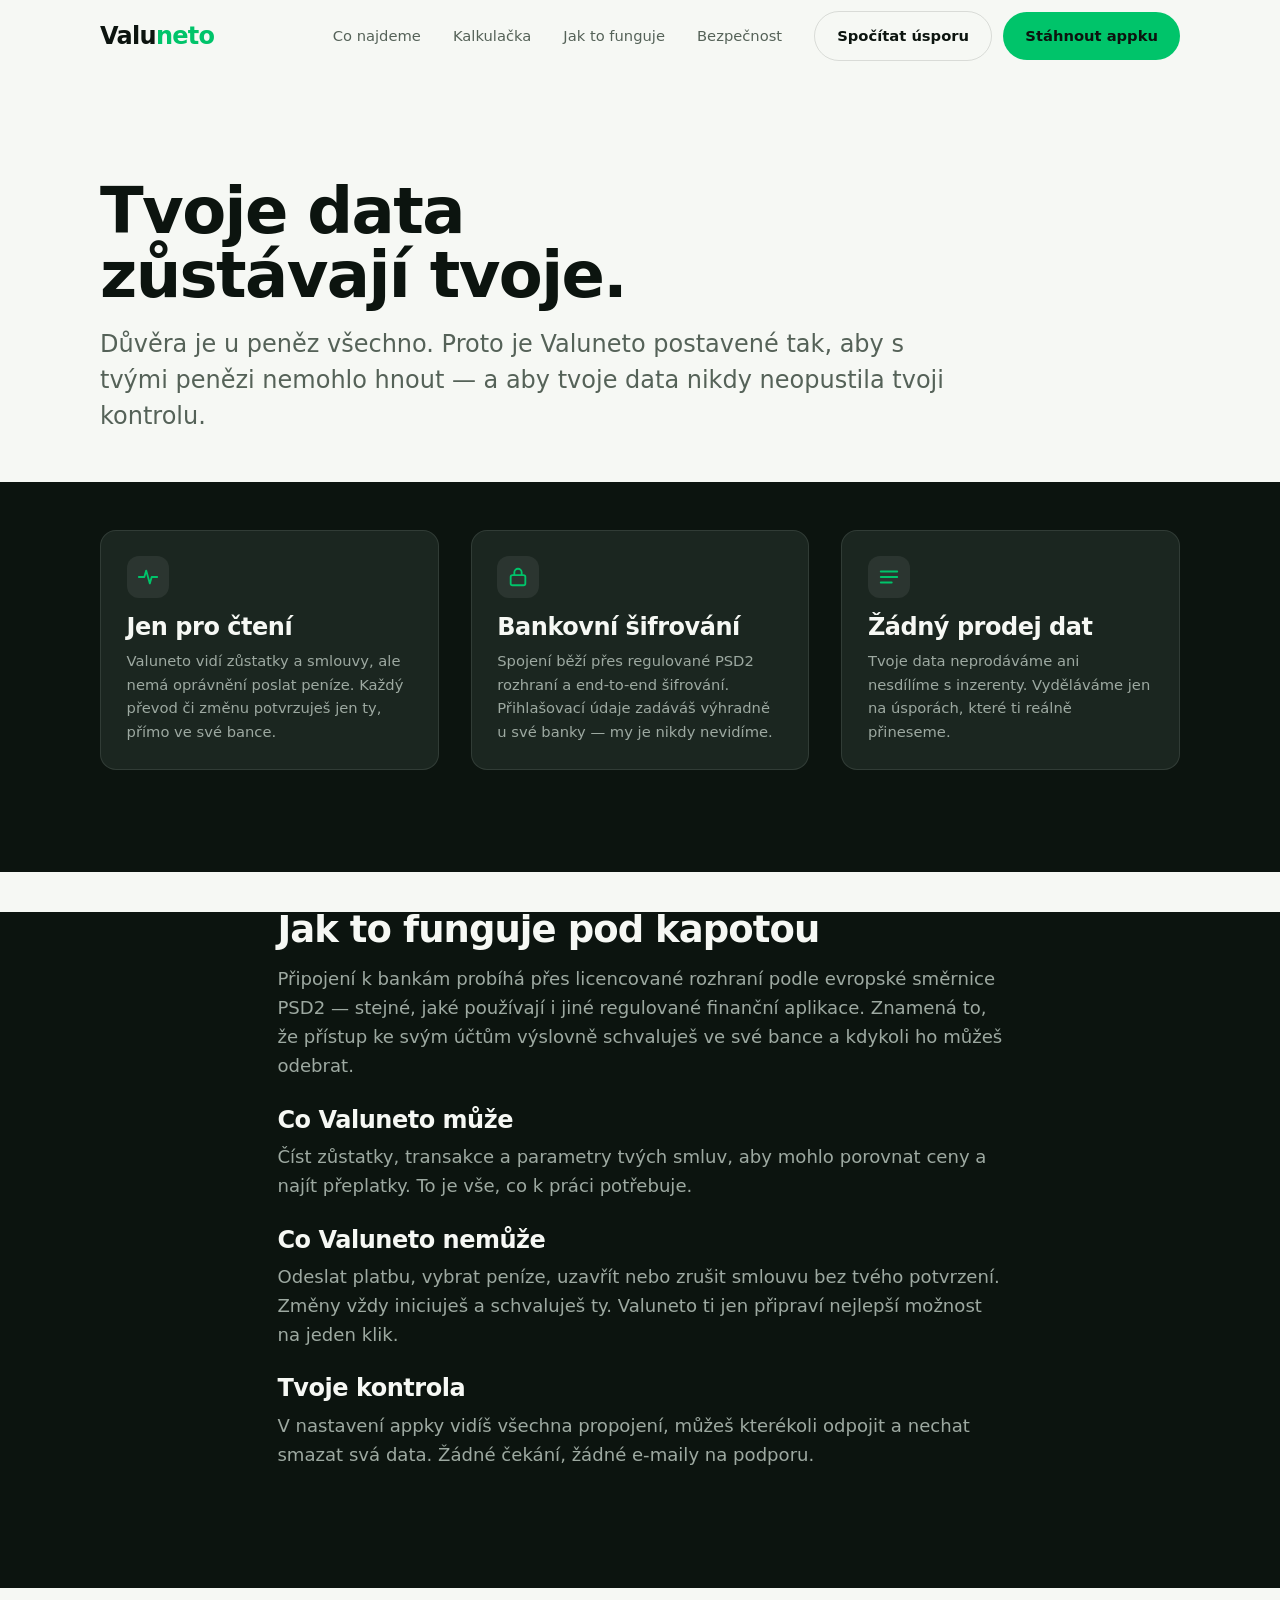
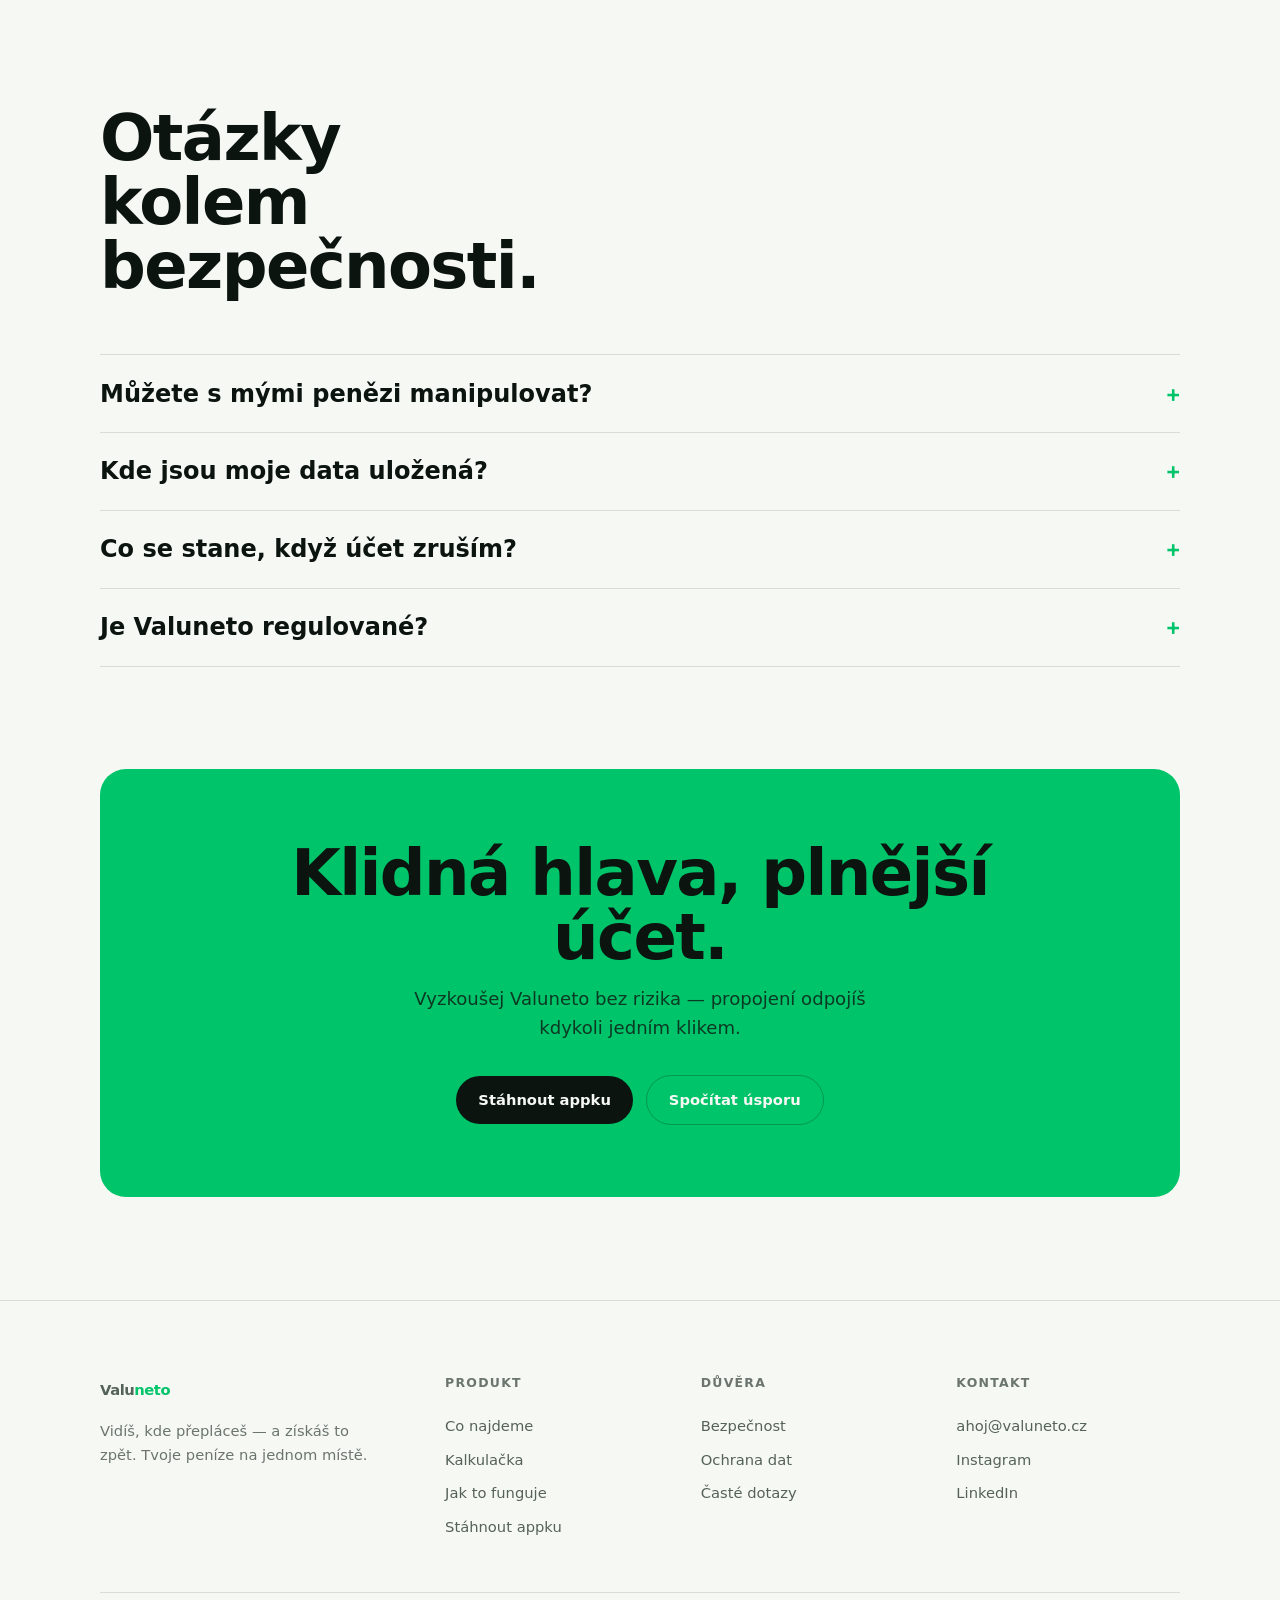
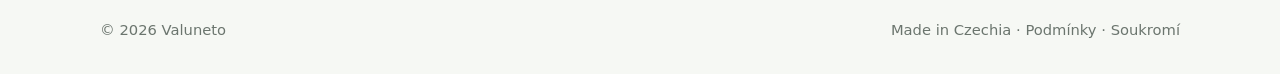
==== bezpecnost.html @ 25d40462 "Add files via upload" ====
<!DOCTYPE html>
<html lang="cs">
<head>
<meta charset="UTF-8">
<meta name="viewport" content="width=device-width, initial-scale=1.0">
<title>Bezpečnost — jak Valuneto chrání tvoje data a peníze</title>
<meta name="description" content="Valuneto účty jen čte, nehýbe s penězi a neprodává data. Připojení přes regulovanou bankovní identitu (PSD2) a šifrování na úrovni bank.">
<meta name="theme-color" content="#F6F8F4">
<meta name="robots" content="index, follow, max-image-preview:large">
<link rel="canonical" href="https://valuneto.cz/bezpecnost.html">
<link rel="icon" href="assets/img/favicon.svg" type="image/svg+xml">
<link rel="apple-touch-icon" href="assets/img/app-icon.svg">
<meta property="og:type" content="website">
<meta property="og:site_name" content="Valuneto">
<meta property="og:url" content="https://valuneto.cz/bezpecnost.html">
<meta property="og:title" content="Bezpečnost — jak Valuneto chrání tvoje data a peníze">
<meta property="og:description" content="Valuneto účty jen čte, nehýbe s penězi a neprodává data. Připojení přes PSD2 a šifrování na úrovni bank.">
<meta property="og:image" content="https://valuneto.cz/assets/img/og-image.png">
<meta property="og:image:width" content="1200">
<meta property="og:image:height" content="630">
<meta property="og:image:type" content="image/png">
<meta property="og:locale" content="cs_CZ">
<meta name="twitter:card" content="summary_large_image">
<meta name="twitter:image" content="https://valuneto.cz/assets/img/og-image.png">
<noscript><style>.reveal{opacity:1!important;transform:none!important}</style></noscript>
<link rel="preconnect" href="https://fonts.googleapis.com">
<link rel="preconnect" href="https://fonts.gstatic.com" crossorigin>
<link href="https://fonts.googleapis.com/css2?family=Bricolage+Grotesque:opsz,wght@12..96,200..800&family=Instrument+Sans:wght@400;500;600;700&family=Geist+Mono:wght@400;500;700&display=swap" rel="stylesheet">
<link rel="stylesheet" href="assets/css/styles.css">
</head>
<body>
<a class="skip-link" href="#main">Přeskočit na obsah</a>

<header class="site-header" id="header">
  <div class="wrap nav">
    <a href="index.html" class="brand" aria-label="Valuneto — domů">Valu<span class="neto">neto</span></a>
    <button class="nav-toggle" id="navToggle" aria-label="Otevřít menu" aria-expanded="false" aria-controls="navMenu"><span></span></button>
    <div class="nav-menu" id="navMenu">
      <nav class="nav-links" aria-label="Hlavní">
        <a href="index.html#kde-tecou">Co najdeme</a>
        <a href="index.html#kalkulacka">Kalkulačka</a>
        <a href="jak-to-funguje.html">Jak to funguje</a>
        <a href="bezpecnost.html" aria-current="page">Bezpečnost</a>
      </nav>
      <div class="nav-cta">
        <a href="index.html#kalkulacka" class="btn btn-ghost">Spočítat úsporu</a>
        <a href="index.html#stahnout" class="btn btn-primary">Stáhnout appku</a>
      </div>
    </div>
  </div>
</header>

<main id="main">
  <section class="page-hero">
    <div class="wrap">      <h1>Tvoje data<br>zůstávají tvoje.</h1>
      <p class="lead">Důvěra je u peněz všechno. Proto je Valuneto postavené tak, aby s tvými penězi nemohlo hnout — a aby tvoje data nikdy neopustila tvoji kontrolu.</p>
    </div>
  </section>

  <section class="section is-light" style="padding-top:clamp(2rem,4vw,3rem)">
    <div class="wrap">
      <div class="sec-grid">
        <div class="sec-card reveal">
          <div class="ico" aria-hidden="true"><svg width="22" height="22" viewBox="0 0 24 24" fill="none" stroke="currentColor" stroke-width="2" stroke-linecap="round" stroke-linejoin="round"><path d="M2 12h6l2-7 4 14 2-7h6"/></svg></div>
          <h3>Jen pro čtení</h3><p>Valuneto vidí zůstatky a smlouvy, ale nemá oprávnění poslat peníze. Každý převod či změnu potvrzuješ jen ty, přímo ve své bance.</p>
        </div>
        <div class="sec-card reveal">
          <div class="ico" aria-hidden="true"><svg width="22" height="22" viewBox="0 0 24 24" fill="none" stroke="currentColor" stroke-width="2" stroke-linecap="round" stroke-linejoin="round"><rect x="4" y="10" width="16" height="11" rx="2"/><path d="M8 10V7a4 4 0 0 1 8 0v3"/></svg></div>
          <h3>Bankovní šifrování</h3><p>Spojení běží přes regulované PSD2 rozhraní a end-to-end šifrování. Přihlašovací údaje zadáváš výhradně u své banky — my je nikdy nevidíme.</p>
        </div>
        <div class="sec-card reveal">
          <div class="ico" aria-hidden="true"><svg width="22" height="22" viewBox="0 0 24 24" fill="none" stroke="currentColor" stroke-width="2" stroke-linecap="round" stroke-linejoin="round"><path d="M3 6h18M3 12h18M3 18h12"/></svg></div>
          <h3>Žádný prodej dat</h3><p>Tvoje data neprodáváme ani nesdílíme s inzerenty. Vyděláváme jen na úsporách, které ti reálně přineseme.</p>
        </div>
      </div>
    </div>
  </section>

  <section class="section is-light" style="padding-top:0">
    <div class="wrap prose reveal" id="data">
      <h2>Jak to funguje pod kapotou</h2>
      <p>Připojení k bankám probíhá přes licencované rozhraní podle evropské směrnice PSD2 — stejné, jaké používají i jiné regulované finanční aplikace. Znamená to, že přístup ke svým účtům výslovně schvaluješ ve své bance a kdykoli ho můžeš odebrat.</p>
      <h3>Co Valuneto může</h3>
      <p>Číst zůstatky, transakce a parametry tvých smluv, aby mohlo porovnat ceny a najít přeplatky. To je vše, co k práci potřebuje.</p>
      <h3>Co Valuneto nemůže</h3>
      <p>Odeslat platbu, vybrat peníze, uzavřít nebo zrušit smlouvu bez tvého potvrzení. Změny vždy iniciuješ a schvaluješ ty. Valuneto ti jen připraví nejlepší možnost na jeden klik.</p>
      <h3>Tvoje kontrola</h3>
      <p>V nastavení appky vidíš všechna propojení, můžeš kterékoli odpojit a nechat smazat svá data. Žádné čekání, žádné e-maily na podporu.</p>
    </div>
  </section>

  <section class="section">
    <div class="wrap">
      <div class="section-head reveal"><h2>Otázky kolem<br>bezpečnosti.</h2></div>
      <div class="faq reveal">
        <details><summary>Můžete s mými penězi manipulovat?</summary><p>Ne. Připojení je výhradně pro čtení. Valuneto nemá technickou možnost odeslat platbu nebo cokoli změnit bez tvého potvrzení ve tvé bance.</p></details>
        <details><summary>Kde jsou moje data uložená?</summary><p>Data jsou šifrovaná a uložená na zabezpečené evropské infrastruktuře v souladu s GDPR. Přístup k nim má jen služba Valuneto pro výpočet tvých úspor.</p></details>
        <details><summary>Co se stane, když účet zruším?</summary><p>Odpojíš všechna napojení a požádáš o smazání dat přímo v appce. Po smazání už k tvým datům nikdo nemá přístup.</p></details>
        <details><summary>Je Valuneto regulované?</summary><p>Přístup k účtům zprostředkujeme přes licencovaného poskytovatele PSD2. U finálního spuštění zveřejníme kompletní seznam licencí a partnerů.</p></details>
      </div>
    </div>
  </section>

  <section class="section" style="padding-top:0">
    <div class="wrap">
      <div class="cta-block reveal">
        <h2>Klidná hlava, plnější účet.</h2>
        <p>Vyzkoušej Valuneto bez rizika — propojení odpojíš kdykoli jedním klikem.</p>
        <div class="hero-actions" style="justify-content:center">
          <a href="index.html#stahnout" class="btn btn-primary">Stáhnout appku</a>
          <a href="index.html#kalkulacka" class="btn btn-ghost" style="color:var(--ink);border-color:rgba(12,20,15,.25)">Spočítat úsporu</a>
        </div>
      </div>
    </div>
  </section>
</main>

<footer class="site-footer">
  <div class="wrap">
    <div class="footer-grid">
      <div class="footer-brand">
        <a href="index.html" class="brand" aria-label="Valuneto — domů">Valu<span class="neto">neto</span></a>
        <p>Vidíš, kde přepláceš — a získáš to zpět. Tvoje peníze na jednom místě.</p>
      </div>
      <div><h4>Produkt</h4><a href="index.html#kde-tecou">Co najdeme</a><a href="index.html#kalkulacka">Kalkulačka</a><a href="jak-to-funguje.html">Jak to funguje</a><a href="index.html#stahnout">Stáhnout appku</a></div>
      <div><h4>Důvěra</h4><a href="bezpecnost.html">Bezpečnost</a><a href="bezpecnost.html#data">Ochrana dat</a><a href="#">Časté dotazy</a></div>
      <div><h4>Kontakt</h4><a href="mailto:ahoj@valuneto.cz">ahoj@valuneto.cz</a><a href="#">Instagram</a><a href="#">LinkedIn</a></div>
    </div>
    <div class="footer-bottom">
      <span>© <span id="year">2026</span> Valuneto</span>
      <span>Made in Czechia · <a href="#" style="display:inline">Podmínky</a> · <a href="#" style="display:inline">Soukromí</a></span>
    </div>
  </div>
</footer>

<script src="assets/js/main.js" defer></script>
</body>
</html>
---- assets/css/styles.css ----
/* ============================================================
   VALUNETO — web stylesheet
   Koncept: tmavý ink základ, net green signature, produkt jako hrdina.
   Brand v1.0 (Ink/Paper/Net green/Deep green/Champagne/Signal/Slate).
   Typo: Schibsted Grotesk (nadpisy + text + čísla, sjednocené) + Geist Mono (datové štítky).
   ============================================================ */

:root {
  /* brand — SVĚTLÉ TÉMA
     ink* = světlé povrchy/pozadí, paper* = tmavé (primární text + tmavé plochy).
     Tmavé mockupy si původní tmavou paletu obnovují lokálně níže (.phone, .ph-frame). */
  --ink:        #F6F8F4;   /* základní světlé pozadí stránky */
  --ink-2:      #FFFFFF;   /* vyvýšené světlé karty */
  --ink-3:      #E6EAE5;   /* jemná textura / podklad */
  --ink-line:   rgba(12,20,15,0.12); /* jemné linky na světlém */
  --paper:      #0C140F;   /* tmavá – primární text + tmavé plochy */
  --paper-2:    #1B2620;   /* tmavý povrch (na tmavých sekcích) */
  --net:        #00C46A;
  --net-bright: #20D67E;
  --deep:       #0A7F52;
  --champagne:  #B8801F;   /* tmavší zlatá pro světlé pozadí */
  --signal:     #E5483A;   /* tmavší coral pro světlé pozadí */
  --slate:      #6B756E;
  --slate-2:    #556258;   /* tlumený text na světlém */
  --slate-on-light: #9DA9A1; /* tlumený text na tmavých sekcích */

  /* type */
  --f-display: "Schibsted Grotesk", system-ui, -apple-system, "Segoe UI", sans-serif;
  --f-body:    "Schibsted Grotesk", system-ui, -apple-system, "Segoe UI", sans-serif;
  --f-mono:    "Geist Mono", ui-monospace, Menlo, Consolas, monospace;

  /* fluid scale */
  --step--1: clamp(0.83rem, 0.80rem + 0.15vw, 0.92rem);
  --step-0:  clamp(1rem, 0.95rem + 0.25vw, 1.13rem);
  --step-1:  clamp(1.2rem, 1.1rem + 0.5vw, 1.5rem);
  --step-2:  clamp(1.6rem, 1.35rem + 1.2vw, 2.4rem);
  --step-3:  clamp(2.3rem, 1.7rem + 3vw, 4rem);
  --step-4:  clamp(3rem, 2rem + 5vw, 6.2rem);

  --maxw: 1160px;
  --gutter: clamp(1.1rem, 4vw, 2.5rem);
  --radius: 16px;
  --radius-lg: 26px;
  --radius-pill: 999px;
  --ease: cubic-bezier(0.16, 1, 0.3, 1);

  --bg: var(--ink);
  --fg: var(--paper);
}

/* tmavé mockupy si drží původní tmavou paletu i na světlé stránce */
.phone, .ph-frame {
  --ink:        #0C140F;
  --ink-2:      #141C17;
  --ink-3:      #1B2620;
  --ink-line:   #283029;
  --paper:      #F6F8F4;
  --paper-2:    #EEF1ED;
  --champagne:  #E7C383;
  --signal:     #FF6B57;
  --slate-2:    #9DA9A1;
  --slate-on-light: #556258;
}

/* ---------- reset ---------- */
*, *::before, *::after { box-sizing: border-box; }
* { margin: 0; }
html { scroll-behavior: smooth; -webkit-text-size-adjust: 100%; }
@media (prefers-reduced-motion: reduce) {
  html { scroll-behavior: auto; }
  *, *::before, *::after { animation-duration: 0.01ms !important; animation-iteration-count: 1 !important; transition-duration: 0.01ms !important; }
}
body {
  font-family: var(--f-body);
  font-size: var(--step-0);
  line-height: 1.6;
  color: var(--fg);
  background: var(--ink);
  -webkit-font-smoothing: antialiased;
  text-rendering: optimizeLegibility;
  overflow-x: hidden;
}
img, svg { display: block; max-width: 100%; }
a { color: inherit; text-decoration: none; }
button { font: inherit; cursor: pointer; border: none; background: none; color: inherit; }
ul { list-style: none; padding: 0; }
:focus-visible { outline: 3px solid var(--net); outline-offset: 3px; border-radius: 4px; }

/* ---------- layout helpers ---------- */
.wrap { width: 100%; max-width: var(--maxw); margin-inline: auto; padding-inline: var(--gutter); }
.section { padding-block: clamp(3.5rem, 8vw, 7rem); }
.eyebrow {
  display: inline-flex; align-items: center; gap: 8px;
  font-family: var(--f-mono); font-size: 0.72rem; font-weight: 700;
  letter-spacing: 0.14em; text-transform: uppercase; color: var(--net);
  border: 1px solid var(--ink-line); border-radius: var(--radius-pill);
  padding: 6px 13px;
}
.eyebrow::before { content: ""; width: 6px; height: 6px; border-radius: 50%; background: var(--net); }
.sr-only {
  position: absolute; width: 1px; height: 1px; padding: 0; margin: -1px;
  overflow: hidden; clip: rect(0,0,0,0); white-space: nowrap; border: 0;
}
.skip-link {
  position: absolute; left: 12px; top: -60px; z-index: 200;
  background: var(--net); color: #0C140F; font-weight: 700;
  padding: 10px 16px; border-radius: 10px; transition: top 0.2s var(--ease);
}
.skip-link:focus { top: 12px; }

/* ---------- typography ---------- */
h1, h2, h3 { font-family: var(--f-display); font-weight: 800; line-height: 1.0; letter-spacing: -0.025em; }
h1 { font-size: var(--step-4); font-weight: 900; }
h2 { font-size: var(--step-3); }
h3 { font-size: var(--step-1); font-weight: 700; letter-spacing: -0.02em; line-height: 1.12; }
.lead { font-size: var(--step-1); color: var(--slate-2); line-height: 1.5; font-weight: 500; }
.muted { color: var(--slate-2); }
.num { font-family: var(--f-mono); font-weight: 700; letter-spacing: -0.02em; font-variant-numeric: tabular-nums; }
/* velká čísla — zarovnané tabulkové číslice (stabilní šířka pro count-up) */
.phone-net, .calc-result .total, .ap-hero .n, .ap-net, .ap-save .v,
.growth-stats .s .v, .growth-card .top .big, .ticker strong {
  font-variant-numeric: tabular-nums;
}
.accent { color: var(--net); }
.champ { color: var(--champagne); }
em.hl { font-style: normal; color: var(--net); }

/* ---------- buttons ---------- */
.btn {
  display: inline-flex; align-items: center; justify-content: center; gap: 9px;
  font-family: var(--f-body); font-weight: 700; font-size: var(--step--1);
  padding: 0.85em 1.5em; border-radius: var(--radius-pill);
  transition: transform 0.18s var(--ease), background 0.18s var(--ease), color 0.18s var(--ease), box-shadow 0.18s var(--ease);
  white-space: nowrap;
}
.btn-primary { background: var(--net); color: #0C140F; }
.btn-primary:hover { background: var(--net-bright); transform: translateY(-2px); box-shadow: 0 10px 26px rgba(0,196,106,0.28); }
.btn-primary:active { transform: translateY(0); }
.btn-ghost { color: var(--paper); border: 1px solid var(--ink-line); }
.btn-ghost:hover { border-color: var(--net); color: var(--net); transform: translateY(-2px); }
.btn-link { font-weight: 700; color: var(--paper); padding: 0.85em 0.4em; }
.btn-link .arr { transition: transform 0.2s var(--ease); }
.btn-link:hover .arr { transform: translateX(5px); }
.btn-link:hover { color: var(--net); }

/* on dark (inverted) sections */
.is-light .btn-ghost { color: var(--ink); border-color: rgba(246,248,244,0.22); }
.is-light .btn-ghost:hover { border-color: var(--net); color: var(--net); }
.is-light .btn-link { color: var(--ink); }
.is-light .btn-link:hover { color: var(--net); }

/* ---------- header ---------- */
.site-header {
  position: sticky; top: 0; z-index: 100;
  transition: background 0.3s var(--ease), border-color 0.3s var(--ease), backdrop-filter 0.3s var(--ease);
  border-bottom: 1px solid transparent;
}
.site-header.scrolled {
  background: rgba(246,248,244,0.82);
  backdrop-filter: saturate(140%) blur(14px);
  border-bottom-color: var(--ink-line);
}
.nav { display: flex; align-items: center; justify-content: space-between; height: 72px; }
.brand { font-family: var(--f-display); font-size: 1.5rem; font-weight: 700; letter-spacing: -0.03em; color: var(--paper); }
.brand .neto { color: var(--net); }
.nav-links { display: flex; align-items: center; gap: clamp(1rem, 2.5vw, 2rem); }
.nav-links a { font-size: var(--step--1); font-weight: 500; color: var(--slate-2); transition: color 0.18s var(--ease); }
.nav-links a:hover { color: var(--paper); }
.nav-cta { display: flex; align-items: center; gap: 0.7rem; }
.nav-toggle { display: none; width: 44px; height: 44px; border-radius: 12px; align-items: center; justify-content: center; }
.nav-toggle span { position: relative; width: 22px; height: 2px; background: var(--paper); border-radius: 2px; transition: 0.25s var(--ease); }
.nav-toggle span::before, .nav-toggle span::after { content: ""; position: absolute; left: 0; width: 22px; height: 2px; background: var(--paper); border-radius: 2px; transition: 0.25s var(--ease); }
.nav-toggle span::before { top: -7px; } .nav-toggle span::after { top: 7px; }
.nav-open .nav-toggle span { background: transparent; }
.nav-open .nav-toggle span::before { top: 0; transform: rotate(45deg); }
.nav-open .nav-toggle span::after { top: 0; transform: rotate(-45deg); }

@media (max-width: 860px) {
  .nav-toggle { display: flex; }
  .nav-menu {
    position: fixed; inset: 72px 0 auto 0; background: var(--ink);
    border-bottom: 1px solid var(--ink-line);
    flex-direction: column; align-items: stretch; gap: 0;
    padding: 1rem var(--gutter) 2rem; height: auto;
    transform: translateY(-12px); opacity: 0; pointer-events: none;
    transition: 0.28s var(--ease);
  }
  .nav-open .nav-menu { transform: none; opacity: 1; pointer-events: auto; }
  .nav-menu { display: flex; }
  .nav-links { flex-direction: column; align-items: stretch; gap: 0; }
  .nav-links a { padding: 0.9rem 0; border-bottom: 1px solid var(--ink-line); font-size: 1.1rem; }
  .nav-cta { margin-top: 1.2rem; flex-direction: column; align-items: stretch; }
  .nav-cta .btn { width: 100%; }
}
@media (min-width: 861px) { .nav-menu { display: flex; align-items: center; gap: clamp(1rem,2.5vw,2rem); } }

/* ---------- hero ---------- */
.hero { position: relative; padding-block: clamp(2.5rem, 6vw, 5rem) clamp(3rem, 7vw, 6rem); }
.hero::before {
  content: ""; position: absolute; inset: 0; z-index: -1;
  background-image: radial-gradient(var(--ink-3) 1px, transparent 1px);
  background-size: 26px 26px;
  -webkit-mask-image: radial-gradient(120% 90% at 70% 0%, #000 0%, transparent 72%);
  mask-image: radial-gradient(120% 90% at 70% 0%, #000 0%, transparent 72%);
  opacity: 0.7;
}
.hero-grid { display: grid; grid-template-columns: 1.05fr 0.95fr; gap: clamp(2rem, 5vw, 4rem); align-items: center; }
.hero h1 { margin: 1.1rem 0 1.3rem; }
.hero h1 .line { display: block; }
.hero .lead { max-width: 30ch; }
.hero-actions { display: flex; flex-wrap: wrap; gap: 0.8rem; align-items: center; margin-top: 2rem; }
.hero-trust { display: flex; align-items: center; gap: 0.6rem; margin-top: 1.6rem; color: var(--slate); font-size: var(--step--1); }
.hero-trust .dots { display: flex; }
.hero-trust .dots span { width: 30px; height: 30px; border-radius: 50%; border: 2px solid var(--ink); margin-left: -9px; background: var(--paper-2) center/cover no-repeat; box-shadow: 0 1px 4px rgba(12,20,15,0.12); }
.hero-trust .dots span:first-child { margin-left: 0; }

@media (max-width: 880px) {
  .hero-grid { grid-template-columns: 1fr; }
  .hero-visual { order: -1; max-width: 340px; margin-inline: auto; }
}

/* ---------- phone mockup ---------- */
.phone {
  position: relative; width: 100%; max-width: 340px; margin-inline: auto;
}
.phone-badge {
  position: absolute; top: -18px; left: -10px; z-index: 3;
  background: var(--champagne); color: #4A3A12; font-weight: 800;
  font-size: 0.85rem; padding: 8px 14px; border-radius: var(--radius-pill);
  transform: rotate(-7deg); box-shadow: 0 8px 22px rgba(0,0,0,0.45);
}
.phone-body { background: var(--ink-2); border: 1px solid var(--ink-line); border-radius: 34px; padding: 11px; box-shadow: 0 30px 70px rgba(0,0,0,0.55); }
.phone-screen { background: var(--ink); border-radius: 24px; padding: 20px 17px; }
.phone-label { font-family: var(--f-mono); font-size: 0.66rem; letter-spacing: 0.12em; color: var(--slate); text-transform: uppercase; }
.phone-net { font-family: var(--f-display); font-weight: 700; color: var(--champagne); font-size: 2rem; letter-spacing: -0.02em; line-height: 1.1; margin-top: 2px; }
.phone-chart { width: 100%; height: auto; margin: 10px 0 16px; }
.leak {
  background: var(--ink-3); border-radius: 14px; padding: 12px 13px; margin-bottom: 10px;
}
.leak-row { display: flex; justify-content: space-between; align-items: center; }
.leak-row .name { font-weight: 700; font-size: 0.9rem; }
.leak-row .amt { font-family: var(--f-mono); font-weight: 700; color: var(--signal); font-size: 0.9rem; }
.leak-sub { display: flex; justify-content: space-between; align-items: center; margin-top: 8px; }
.leak-sub .t { color: var(--slate); font-size: 0.78rem; }
.chip-solve { background: var(--net); color: var(--ink); font-size: 0.72rem; font-weight: 800; padding: 4px 11px; border-radius: var(--radius-pill); }

/* ---------- ticker strip ---------- */
.ticker { background: var(--net); color: #0C140F; }
.ticker .wrap { display: flex; flex-wrap: wrap; gap: 1rem 2.5rem; align-items: center; justify-content: center; padding-block: 1.1rem; text-align: center; }
.ticker strong { font-family: var(--f-display); font-weight: 700; }
.ticker .num { color: #0C140F; }

/* ---------- inverted (dark) sections ---------- */
.is-light { background: var(--paper); color: var(--ink); }
.is-light .muted, .is-light .lead { color: var(--slate-on-light); }
.is-light .eyebrow { color: var(--net); border-color: rgba(246,248,244,0.2); }
.is-light .eyebrow::before { background: var(--net); }
.is-light .accent { color: var(--net); }
.section-head { max-width: 24ch; margin-bottom: clamp(2rem, 5vw, 3.5rem); }
.section-head h2 { margin-top: 1rem; }
.section-head.wide { max-width: 36ch; }

/* ---------- leaks list (kde tečou peníze) ---------- */
.leaks-list { display: grid; gap: 0; border-top: 1px solid var(--ink-line); }
.is-light .leaks-list { border-color: rgba(12,20,15,0.12); }
.leak-item {
  display: grid; grid-template-columns: auto 1fr auto; gap: clamp(1rem,3vw,2.5rem); align-items: baseline;
  padding-block: clamp(1.4rem, 3vw, 2.2rem); border-bottom: 1px solid var(--ink-line);
}
.is-light .leak-item { border-color: rgba(12,20,15,0.12); }
.leak-item .idx { font-family: var(--f-mono); color: var(--slate); font-size: 0.85rem; }
.leak-item h3 { margin-bottom: 0.4rem; }
.leak-item p { color: var(--slate-2); max-width: 52ch; font-size: var(--step-0); }
.is-light .leak-item p { color: var(--slate-on-light); }
.leak-item .big {
  font-family: var(--f-display); font-weight: 800; letter-spacing: -0.02em;
  font-variant-numeric: tabular-nums; color: var(--signal);
  font-size: clamp(1.3rem, 1rem + 1.6vw, 2.1rem); white-space: nowrap; justify-self: end;
}
.leak-item:hover h3 { color: var(--net); }
.is-light .leak-item:hover h3 { color: var(--deep); }
@media (max-width: 620px) {
  .leak-item { grid-template-columns: 1fr auto; }
  .leak-item .idx { display: none; }
}

/* ---------- calculator ---------- */
.calc { display: grid; grid-template-columns: 1fr 1fr; gap: clamp(2rem,5vw,4rem); align-items: center; }
@media (max-width: 820px) { .calc { grid-template-columns: 1fr; } }
.calc-controls { display: grid; gap: 1.6rem; }
.calc-field label { display: flex; justify-content: space-between; font-weight: 600; margin-bottom: 0.6rem; }
.calc-field label .val { font-family: var(--f-mono); color: var(--net); }
input[type="range"] {
  -webkit-appearance: none; appearance: none; width: 100%; height: 6px;
  background: rgba(246,248,244,0.16); border-radius: 999px; outline-offset: 4px;
}
input[type="range"]::-webkit-slider-thumb {
  -webkit-appearance: none; width: 24px; height: 24px; border-radius: 50%;
  background: var(--net); border: 3px solid var(--paper); box-shadow: 0 2px 8px rgba(0,0,0,0.4); cursor: pointer;
}
input[type="range"]::-moz-range-thumb { width: 22px; height: 22px; border: 3px solid var(--paper); border-radius: 50%; background: var(--net); cursor: pointer; }
.toggle-row { display: flex; flex-wrap: wrap; gap: 0.6rem; }
.toggle-row button {
  border: 1px solid rgba(246,248,244,0.22); border-radius: var(--radius-pill);
  padding: 0.55em 1.1em; font-weight: 600; font-size: var(--step--1); color: var(--ink);
  transition: 0.18s var(--ease);
}
.toggle-row button[aria-pressed="true"] { background: var(--ink); color: var(--paper); border-color: var(--ink); }
.toggle-row button:hover { border-color: var(--net); }
.calc-result {
  background: var(--ink); color: var(--paper); border-radius: var(--radius-lg);
  padding: clamp(1.8rem, 4vw, 2.6rem); text-align: center;
  background-image: radial-gradient(var(--ink-3) 1px, transparent 1px); background-size: 22px 22px;
}
.calc-result .label { color: var(--slate-2); font-weight: 500; }
.calc-result .total { font-family: var(--f-display); font-weight: 700; color: var(--net); font-size: clamp(2.6rem, 1.5rem + 6vw, 4.6rem); line-height: 1; margin: 0.4rem 0 0.2rem; letter-spacing: -0.03em; }
.calc-result .sub { color: var(--slate-2); font-size: var(--step--1); }
.calc-result .btn { margin-top: 1.6rem; }

/* ---------- steps ---------- */
.steps { display: grid; grid-template-columns: repeat(3, 1fr); gap: clamp(1.5rem, 4vw, 3rem); counter-reset: step; }
@media (max-width: 760px) { .steps { grid-template-columns: 1fr; } }
.step { position: relative; padding-top: 2.4rem; border-top: 2px solid var(--net); }
.step .n { font-family: var(--f-mono); font-weight: 700; color: var(--net); font-size: 0.9rem; position: absolute; top: 0.9rem; }
.step h3 { margin-bottom: 0.6rem; }
.step p { color: var(--slate-2); }

/* ---------- growth (dark feature) ---------- */
.growth { display: grid; grid-template-columns: 0.9fr 1.1fr; gap: clamp(2rem,5vw,4rem); align-items: center; }
@media (max-width: 820px) { .growth { grid-template-columns: 1fr; } }
.growth-stats { display: flex; gap: clamp(1.5rem,4vw,3rem); margin-top: 2rem; }
.growth-stats .s .v { font-family: var(--f-display); font-weight: 700; font-size: clamp(1.8rem,1.2rem+2vw,2.8rem); color: var(--champagne); line-height: 1; }
.growth-stats .s .v.green { color: var(--net); }
.growth-stats .s .l { color: var(--slate-2); font-size: var(--step--1); margin-top: 0.3rem; }
.growth-card { background: var(--ink-2); border: 1px solid var(--ink-line); border-radius: var(--radius-lg); padding: clamp(1.4rem,3vw,2rem); }
.growth-card .top { display: flex; justify-content: space-between; align-items: flex-end; margin-bottom: 1rem; }
.growth-card .top .big { font-family: var(--f-display); font-weight: 700; font-size: 2.2rem; color: var(--paper); letter-spacing: -0.02em; }
.growth-card .pill-up { background: rgba(0,196,106,0.14); color: var(--net); font-family: var(--f-mono); font-weight: 700; font-size: 0.8rem; padding: 4px 10px; border-radius: var(--radius-pill); }

/* ---------- security teaser ---------- */
.sec-grid { display: grid; grid-template-columns: repeat(3, 1fr); gap: clamp(1.2rem,3vw,2rem); }
@media (max-width: 760px) { .sec-grid { grid-template-columns: 1fr; } }
.sec-card { border: 1px solid rgba(246,248,244,0.1); border-radius: var(--radius); padding: 1.6rem; background: var(--paper-2); }
.sec-card .ico { width: 42px; height: 42px; border-radius: 12px; background: rgba(246,248,244,0.07); display: flex; align-items: center; justify-content: center; margin-bottom: 1rem; color: var(--net); }
.sec-card h3 { margin-bottom: 0.5rem; }
.sec-card p { color: var(--slate-on-light); font-size: var(--step--1); }

/* ---------- final CTA ---------- */
.cta-block { background: var(--net); color: #0C140F; border-radius: var(--radius-lg); padding: clamp(2.2rem, 6vw, 4.5rem); text-align: center; position: relative; overflow: hidden; }
.cta-block h2 { color: #0C140F; max-width: 16ch; margin-inline: auto; }
.cta-block p { color: #0a3a23; margin: 1rem auto 2rem; max-width: 44ch; font-weight: 500; }
.cta-block .btn-primary { background: #0C140F; color: #F6F8F4; }
.cta-block .btn-primary:hover { background: #000; box-shadow: 0 10px 26px rgba(0,0,0,0.25); }
.waitlist { display: flex; gap: 0.6rem; max-width: 440px; margin: 0 auto 1rem; flex-wrap: wrap; }
.waitlist input {
  flex: 1; min-width: 200px; font: inherit; padding: 0.85em 1.2em; border-radius: var(--radius-pill);
  border: 2px solid rgba(12,20,15,0.18); background: rgba(255,255,255,0.6); color: #0C140F;
}
.waitlist input::placeholder { color: #0a3a23; opacity: 0.7; }
.waitlist input:focus-visible { outline-color: #0C140F; border-color: #0C140F; }
.waitlist .btn { flex-shrink: 0; }
.cta-note { font-size: var(--step--1); color: #0a3a23; }
.stores { display: flex; gap: 0.7rem; justify-content: center; margin-top: 1.6rem; flex-wrap: wrap; }
.store {
  display: inline-flex; align-items: center; gap: 9px; background: #0C140F; color: #F6F8F4;
  padding: 0.7em 1.2em; border-radius: 14px; font-weight: 600; font-size: var(--step--1);
  transition: transform 0.18s var(--ease);
}
.store:hover { transform: translateY(-2px); }
.store small { display: block; font-size: 0.62rem; color: rgba(246,248,244,0.6); font-weight: 500; }

/* ---------- footer ---------- */
.site-footer { background: var(--ink); border-top: 1px solid var(--ink-line); padding-block: clamp(3rem,6vw,4.5rem) 2rem; }
.footer-grid { display: grid; grid-template-columns: 1.4fr repeat(3, 1fr); gap: 2rem; }
@media (max-width: 760px) { .footer-grid { grid-template-columns: 1fr 1fr; } }
@media (max-width: 480px) { .footer-grid { grid-template-columns: 1fr; } }
.footer-grid h4 { font-family: var(--f-body); font-size: 0.78rem; letter-spacing: 0.1em; text-transform: uppercase; color: var(--slate); margin-bottom: 1rem; font-weight: 600; }
.footer-grid a { display: block; color: var(--slate-2); padding: 0.32rem 0; font-size: var(--step--1); transition: color 0.18s var(--ease); }
.footer-grid a:hover { color: var(--net); }
.footer-brand p { color: var(--slate); max-width: 30ch; margin-top: 0.8rem; font-size: var(--step--1); }
.footer-bottom { display: flex; justify-content: space-between; flex-wrap: wrap; gap: 1rem; margin-top: 3rem; padding-top: 1.6rem; border-top: 1px solid var(--ink-line); color: var(--slate); font-size: var(--step--1); }

/* ---------- reveal animation ---------- */
.reveal { opacity: 0; transform: translateY(24px); transition: opacity 0.7s var(--ease), transform 0.7s var(--ease); }
.reveal.in { opacity: 1; transform: none; }
@media (prefers-reduced-motion: reduce) { .reveal { opacity: 1; transform: none; } }

/* ---------- page hero (subpages) ---------- */
.page-hero { padding-block: clamp(3rem,7vw,6rem) clamp(2rem,4vw,3rem); position: relative; }
.page-hero h1 { font-size: var(--step-3); margin: 1rem 0 1.2rem; max-width: 18ch; }
.page-hero .lead { max-width: 56ch; }

/* prose for subpages */
.prose { max-width: 70ch; }
.prose h2 { font-size: var(--step-2); margin: 2.5rem 0 1rem; }
.prose h3 { margin: 1.6rem 0 0.6rem; }
.prose p { margin-bottom: 1rem; color: var(--slate-2); }
.is-light .prose p { color: var(--slate-on-light); }

/* faq */
.faq { border-top: 1px solid var(--ink-line); }
.is-light .faq { border-color: rgba(12,20,15,0.12); }
.faq details { border-bottom: 1px solid var(--ink-line); padding: 1.2rem 0; }
.is-light .faq details { border-color: rgba(12,20,15,0.12); }
.faq summary { font-family: var(--f-display); font-weight: 600; font-size: var(--step-1); cursor: pointer; list-style: none; display: flex; justify-content: space-between; gap: 1rem; align-items: center; }
.faq summary::-webkit-details-marker { display: none; }
.faq summary::after { content: "+"; font-family: var(--f-mono); color: var(--net); font-size: 1.5rem; transition: transform 0.2s var(--ease); }
.faq details[open] summary::after { transform: rotate(45deg); }
.faq details p { margin-top: 0.9rem; color: var(--slate-2); max-width: 64ch; }
.is-light .faq details p { color: var(--slate-on-light); }

/* ============================================================
   NÁHLED APLIKACE — phone showcase (Valuneto dark theme)
   ============================================================ */
.appshow { border-top: 1px solid var(--ink-line); }
.app-row {
  display: flex; gap: clamp(1.2rem, 3vw, 2.4rem);
  overflow-x: auto; scroll-snap-type: x mandatory;
  padding: 0.5rem 0 1rem; margin-top: clamp(1.5rem, 4vw, 2.5rem);
  scrollbar-width: none; -webkit-overflow-scrolling: touch;
  scroll-padding-inline: var(--gutter);
}
.app-row::-webkit-scrollbar { display: none; }
@media (min-width: 1040px) { .app-row { overflow: visible; justify-content: center; } }
.ph { scroll-snap-align: center; flex: 0 0 auto; width: 286px; }
.ph:nth-child(2) .ph-frame { transform: translateY(-18px); }
@media (max-width: 1039px) { .ph:nth-child(2) .ph-frame { transform: none; } }
.ph-frame {
  background: var(--ink-2); border: 1px solid var(--ink-line);
  border-radius: 40px; padding: 9px; box-shadow: 0 26px 60px rgba(0,0,0,0.5);
}
.ph-scr {
  position: relative; background: var(--ink); border-radius: 31px; overflow: hidden;
  height: 568px; display: flex; flex-direction: column;
}
.ph-notch { position: absolute; top: 11px; left: 50%; transform: translateX(-50%); width: 92px; height: 25px; background: #000; border-radius: 14px; z-index: 6; }
.ph-status { display: flex; justify-content: space-between; align-items: center; padding: 14px 22px 4px; color: var(--paper); font-size: 11px; font-weight: 700; font-family: var(--f-body); }
.ph-status .bars { display: inline-flex; gap: 5px; align-items: center; }
.ph-body { flex: 1; overflow: hidden; padding: 8px 15px 0; }
.ph-cap { text-align: center; margin-top: 14px; font-weight: 600; color: var(--paper); font-size: var(--step-0); }
.ph-cap small { display: block; color: var(--slate-2); font-weight: 400; font-size: var(--step--1); margin-top: 2px; }

/* app inner UI */
.ap-top { display: flex; align-items: center; justify-content: space-between; padding: 6px 0 14px; }
.ap-hello { color: var(--paper); font-size: 16px; font-weight: 600; font-family: var(--f-body); letter-spacing: -0.01em; }
.ap-date { color: var(--slate); font-size: 11.5px; margin-top: 1px; }
.ap-av { width: 36px; height: 36px; border-radius: 50%; background: var(--ink-3); border: 1px solid var(--ink-line); color: var(--net); font-weight: 700; font-size: 13px; display: flex; align-items: center; justify-content: center; }
.ap-title { color: var(--paper); font-size: 16px; font-weight: 600; padding: 6px 0 14px; font-family: var(--f-body); }
.ap-back { color: var(--slate-2); font-size: 12px; display: flex; align-items: center; gap: 6px; padding: 6px 0 12px; }

.ap-hero { background: var(--net); border-radius: 20px; padding: 17px 17px 15px; margin-bottom: 12px; }
.ap-hero .l { color: #0a3a23; font-size: 12px; font-weight: 600; }
.ap-hero .n { color: var(--ink); font-family: var(--f-display); font-size: 33px; font-weight: 700; letter-spacing: -0.02em; margin: 3px 0 1px; }
.ap-hero .s { color: #0a3a23; font-size: 11.5px; margin-bottom: 14px; }
.ap-hero .cta { display: flex; align-items: center; justify-content: center; gap: 7px; background: var(--ink); color: var(--net); width: 100%; padding: 12px; border-radius: 13px; font-size: 13.5px; font-weight: 700; }

.ap-stats { display: grid; grid-template-columns: 1fr 1fr; gap: 10px; margin-bottom: 16px; }
.ap-stat { background: var(--ink-2); border: 1px solid var(--ink-line); border-radius: 15px; padding: 12px 13px; }
.ap-stat .k { color: var(--slate); font-size: 11px; }
.ap-stat .v { color: var(--paper); font-size: 18px; font-weight: 700; margin-top: 4px; font-family: var(--f-mono); letter-spacing: -0.01em; }
.ap-stat .v u { font-size: 11.5px; color: var(--slate-2); font-weight: 500; text-decoration: none; }

.ap-sec { display: flex; justify-content: space-between; align-items: center; margin: 2px 1px 10px; }
.ap-sec h4 { color: var(--paper); font-size: 14px; font-weight: 600; font-family: var(--f-body); }
.ap-sec a { color: var(--net); font-size: 12px; font-weight: 500; }
.ap-list { display: flex; flex-direction: column; gap: 8px; }
.ap-r { display: flex; align-items: center; gap: 11px; background: var(--ink-2); border: 1px solid var(--ink-line); border-radius: 15px; padding: 11px 13px; }
.ap-r .ic { width: 38px; height: 38px; border-radius: 11px; background: var(--ink-3); display: flex; align-items: center; justify-content: center; color: var(--net); flex-shrink: 0; }
.ap-r .ic.w { color: var(--warning, #F5B544); }
.ap-r .mid { flex: 1; min-width: 0; }
.ap-r .nm { color: var(--paper); font-size: 13.5px; font-weight: 600; }
.ap-r .ds { color: var(--slate); font-size: 11.5px; margin-top: 1px; }
.ap-r .amt { text-align: right; flex-shrink: 0; }
.ap-r .amt .a { font-size: 13.5px; font-weight: 700; color: var(--net); font-family: var(--f-mono); }
.ap-r .amt .a.warn { color: #F5B544; }
.ap-r .amt .p { font-size: 10px; color: var(--slate); margin-top: 1px; }

.ap-net { color: var(--champagne); font-family: var(--f-display); font-size: 34px; font-weight: 700; letter-spacing: -0.02em; }
.ap-netrow { display: flex; align-items: baseline; gap: 9px; margin: 2px 0 4px; }
.ap-up { background: rgba(0,196,106,0.16); color: var(--net); font-family: var(--f-mono); font-weight: 700; font-size: 11px; padding: 3px 9px; border-radius: 999px; }
.ap-chart { width: 100%; height: auto; margin: 8px 0 14px; }

.ap-compare { display: grid; grid-template-columns: 1fr 1fr; gap: 10px; margin-bottom: 12px; }
.ap-cc { border: 1px solid var(--ink-line); border-radius: 15px; padding: 13px; background: var(--ink-2); }
.ap-cc.now { opacity: 0.7; }
.ap-cc.new { border-color: var(--net); }
.ap-cc .t { color: var(--slate); font-size: 11px; }
.ap-cc .big { color: var(--paper); font-family: var(--f-mono); font-weight: 700; font-size: 19px; margin-top: 5px; }
.ap-cc.new .big { color: var(--net); }
.ap-cc .pm { color: var(--slate); font-size: 10.5px; }
.ap-save { background: var(--net); border-radius: 15px; padding: 14px 16px; text-align: center; margin-bottom: 12px; }
.ap-save .k { color: #0a3a23; font-size: 11.5px; font-weight: 600; }
.ap-save .v { color: var(--ink); font-family: var(--f-display); font-weight: 700; font-size: 26px; letter-spacing: -0.02em; }
.ap-bigcta { display: flex; align-items: center; justify-content: center; gap: 8px; background: var(--net); color: var(--ink); width: 100%; padding: 14px; border-radius: 14px; font-weight: 700; font-size: 14px; }

.ap-nav { display: flex; justify-content: space-around; align-items: center; padding: 11px 10px 20px; background: var(--ink-2); border-top: 1px solid var(--ink-line); }
.ap-nav a, .ap-nav button { display: flex; flex-direction: column; align-items: center; gap: 4px; color: var(--slate); font-size: 10px; flex: 1; transition: color 0.18s var(--ease); }
.ap-nav a.act, .ap-nav button.act { color: var(--net); }
.ph-home { position: absolute; bottom: 7px; left: 50%; transform: translateX(-50%); width: 110px; height: 5px; border-radius: 3px; background: rgba(255,255,255,0.28); z-index: 6; }

/* net-worth blok v telefonu (hero) */
.ap-networth { background: var(--ink-2); border: 1px solid var(--ink-line); border-radius: 16px; padding: 12px 14px 8px; margin-bottom: 12px; }
.ap-nw-top { display: flex; justify-content: space-between; align-items: flex-start; gap: 8px; }
.ap-networth .k { color: var(--slate); font-size: 11px; }
.ap-networth .ap-net { font-size: 21px; margin-top: 1px; }
.hero-spark { width: 100%; height: auto; margin-top: 4px; }

/* ============================================================
   HERO TELEFON — proklikávací demo + animace
   ============================================================ */
@keyframes vn-floaty { 0%, 100% { transform: translateY(0); } 50% { transform: translateY(-9px); } }
@keyframes vn-draw { to { stroke-dashoffset: 0; } }
@keyframes vn-view { from { opacity: 0; transform: translateY(10px); } to { opacity: 1; transform: none; } }
@keyframes vn-rise { to { opacity: 1; transform: none; } }

.hero-visual .ph-frame { animation: vn-floaty 7s var(--ease) infinite; }

/* přepínatelné obrazovky */
.ph-views { flex: 1; position: relative; overflow: hidden; }
.ap-view { display: none; height: 100%; overflow: hidden; padding: 8px 15px 0; }
.ap-view.is-active { display: block; animation: vn-view 0.4s var(--ease); }

/* kreslení grafu na úvodní obrazovce */
#heroPhone .spark-line { stroke-dasharray: 600; stroke-dashoffset: 600; }
#heroPhone.play .spark-line { animation: vn-draw 1.6s var(--ease) 0.35s forwards; }
#heroPhone .spark-dot { opacity: 0; }
#heroPhone.play .spark-dot { animation: vn-rise 0.45s ease 1.85s forwards; }

/* klikací prvky v telefonu */
.tap { cursor: pointer; -webkit-tap-highlight-color: transparent; transition: transform 0.12s var(--ease), filter 0.18s var(--ease); }
.tap:hover { filter: brightness(1.06); }
.tap:active { transform: scale(0.985); }
button.ap-hero, button.ap-networth, button.ap-r { width: 100%; text-align: left; font: inherit; color: inherit; }
.ap-seclink { color: var(--net); font-size: 12px; font-weight: 500; cursor: pointer; }

/* tipy / profil obrazovky */
.ap-subt { color: var(--slate-2); font-size: 12.5px; line-height: 1.5; margin: -6px 0 14px; }
.ap-profhead { display: flex; align-items: center; gap: 12px; padding: 8px 0 16px; }
.ap-av.lg { width: 52px; height: 52px; font-size: 17px; }
.ap-profhead .nm { color: var(--paper); font-size: 16px; font-weight: 600; }
.ap-profhead .ds { color: var(--slate); font-size: 12px; margin-top: 2px; }

/* hero telefon — kompaktní rozvržení, ať se vejde celá obrazovka */
#heroPhone .ph-scr { height: 600px; }
#heroPhone .ap-top { padding: 4px 0 12px; }
#heroPhone .ap-hero { padding: 15px 16px 14px; margin-bottom: 11px; }
#heroPhone .ap-hero .l { font-size: 11.5px; }
#heroPhone .ap-hero .n { font-size: 29px; margin: 2px 0 1px; }
#heroPhone .ap-hero .s { font-size: 11px; margin-bottom: 12px; }
#heroPhone .ap-hero .cta { padding: 11px; font-size: 13px; }
#heroPhone .ap-networth { padding: 11px 13px 10px; margin-bottom: 11px; }
#heroPhone .ap-networth .ap-net { font-size: 19px; }
#heroPhone .hero-spark { height: 40px; margin-top: 8px; }
#heroPhone .ap-sec { margin: 2px 1px 9px; }
#heroPhone .ap-list { gap: 8px; }
#heroPhone .ap-r { padding: 10px 12px; }

@media (prefers-reduced-motion: reduce) {
  .hero-visual .ph-frame { animation: none; }
  .ap-view.is-active { animation: none; }
  #heroPhone .spark-dot { opacity: 1; animation: none; }
  #heroPhone .spark-line { stroke-dashoffset: 0; }
}

/* ---------- kde tečou — dvousloupcová hlavička ---------- */
.kde-head { max-width: none; display: grid; grid-template-columns: 1.1fr 0.9fr; gap: clamp(1.5rem, 5vw, 4rem); align-items: end; }
.kde-head h2 { margin-top: 0; }
.kde-aside .lead { margin-bottom: 1.4rem; }
.kde-total { display: flex; flex-direction: column; gap: 3px; padding-top: 1.2rem; border-top: 1px solid var(--ink-line); }
.kde-total-num { font-family: var(--f-display); font-weight: 800; letter-spacing: -0.02em; color: var(--signal); font-size: clamp(1.8rem, 1.2rem + 2vw, 2.6rem); font-variant-numeric: tabular-nums; line-height: 1; }
.kde-total-lab { color: var(--slate-2); font-size: var(--step--1); }
@media (max-width: 760px) { .kde-head { grid-template-columns: 1fr; align-items: start; } }
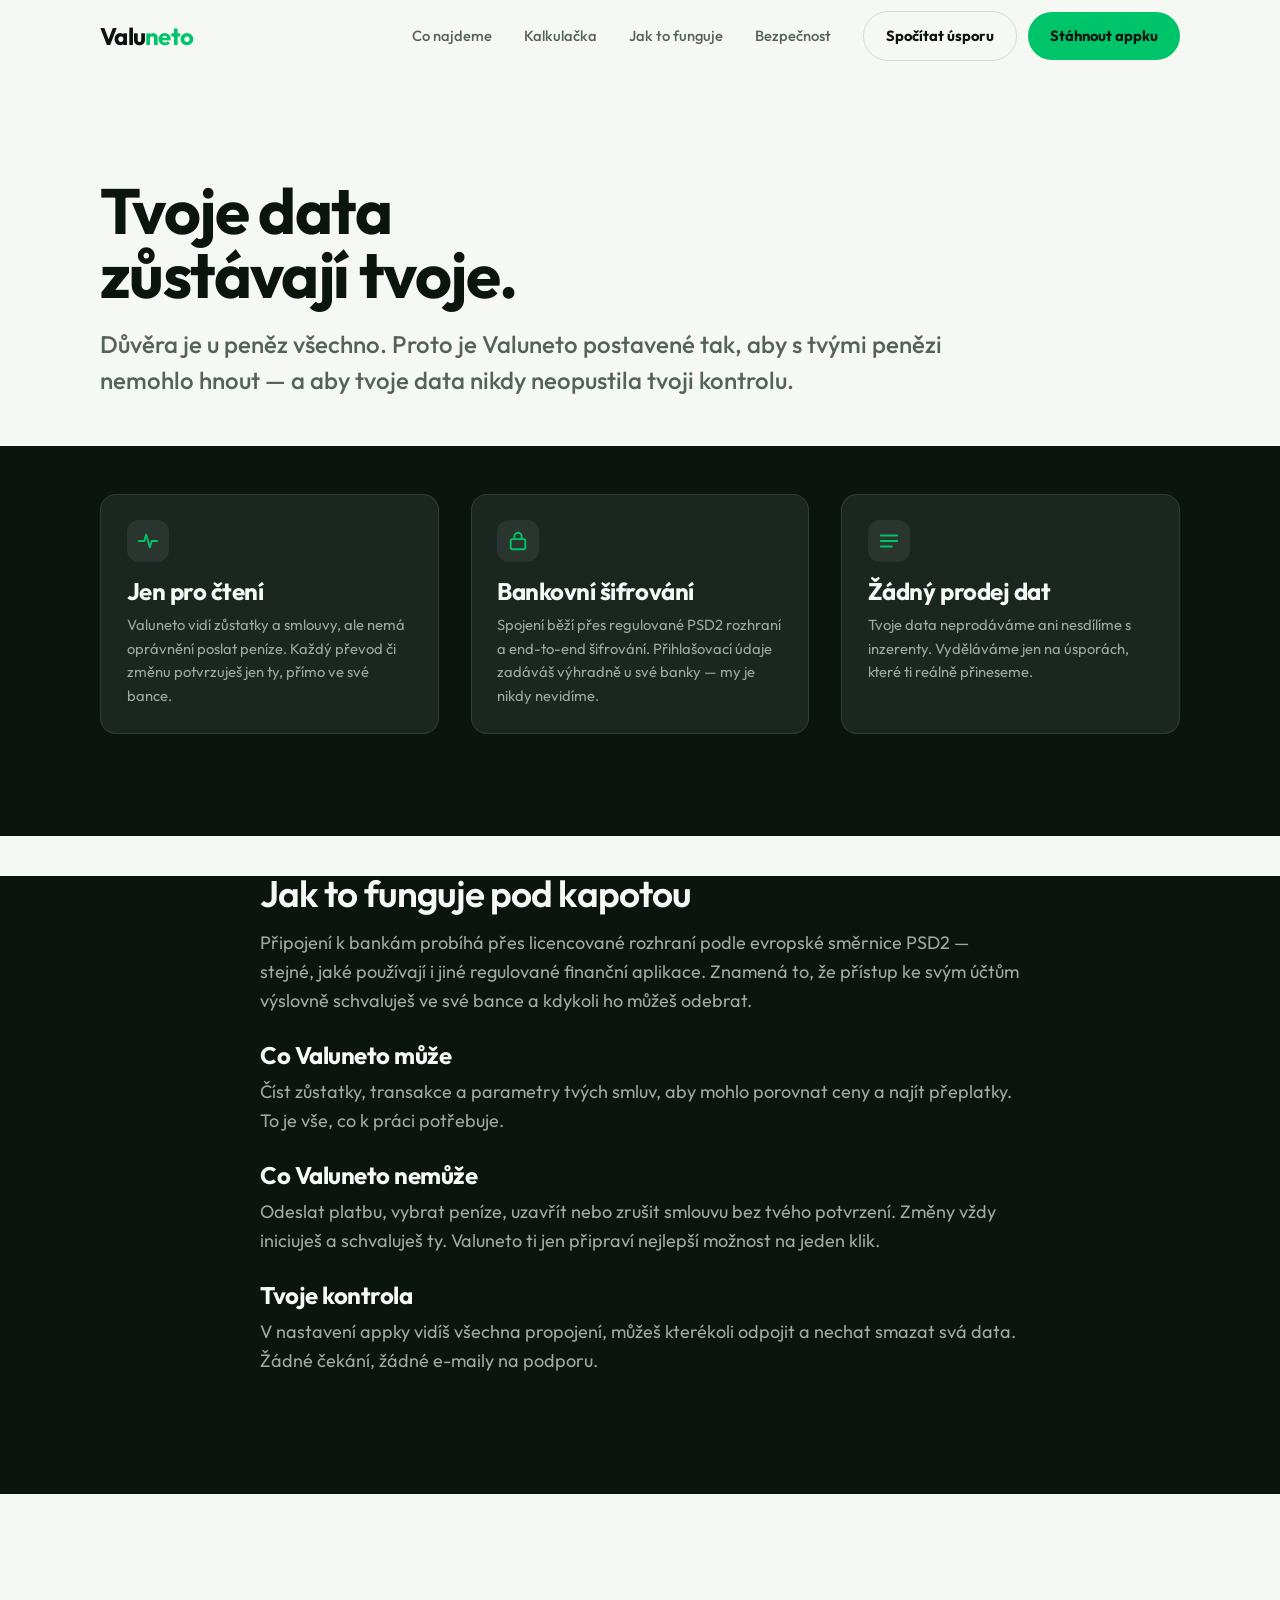
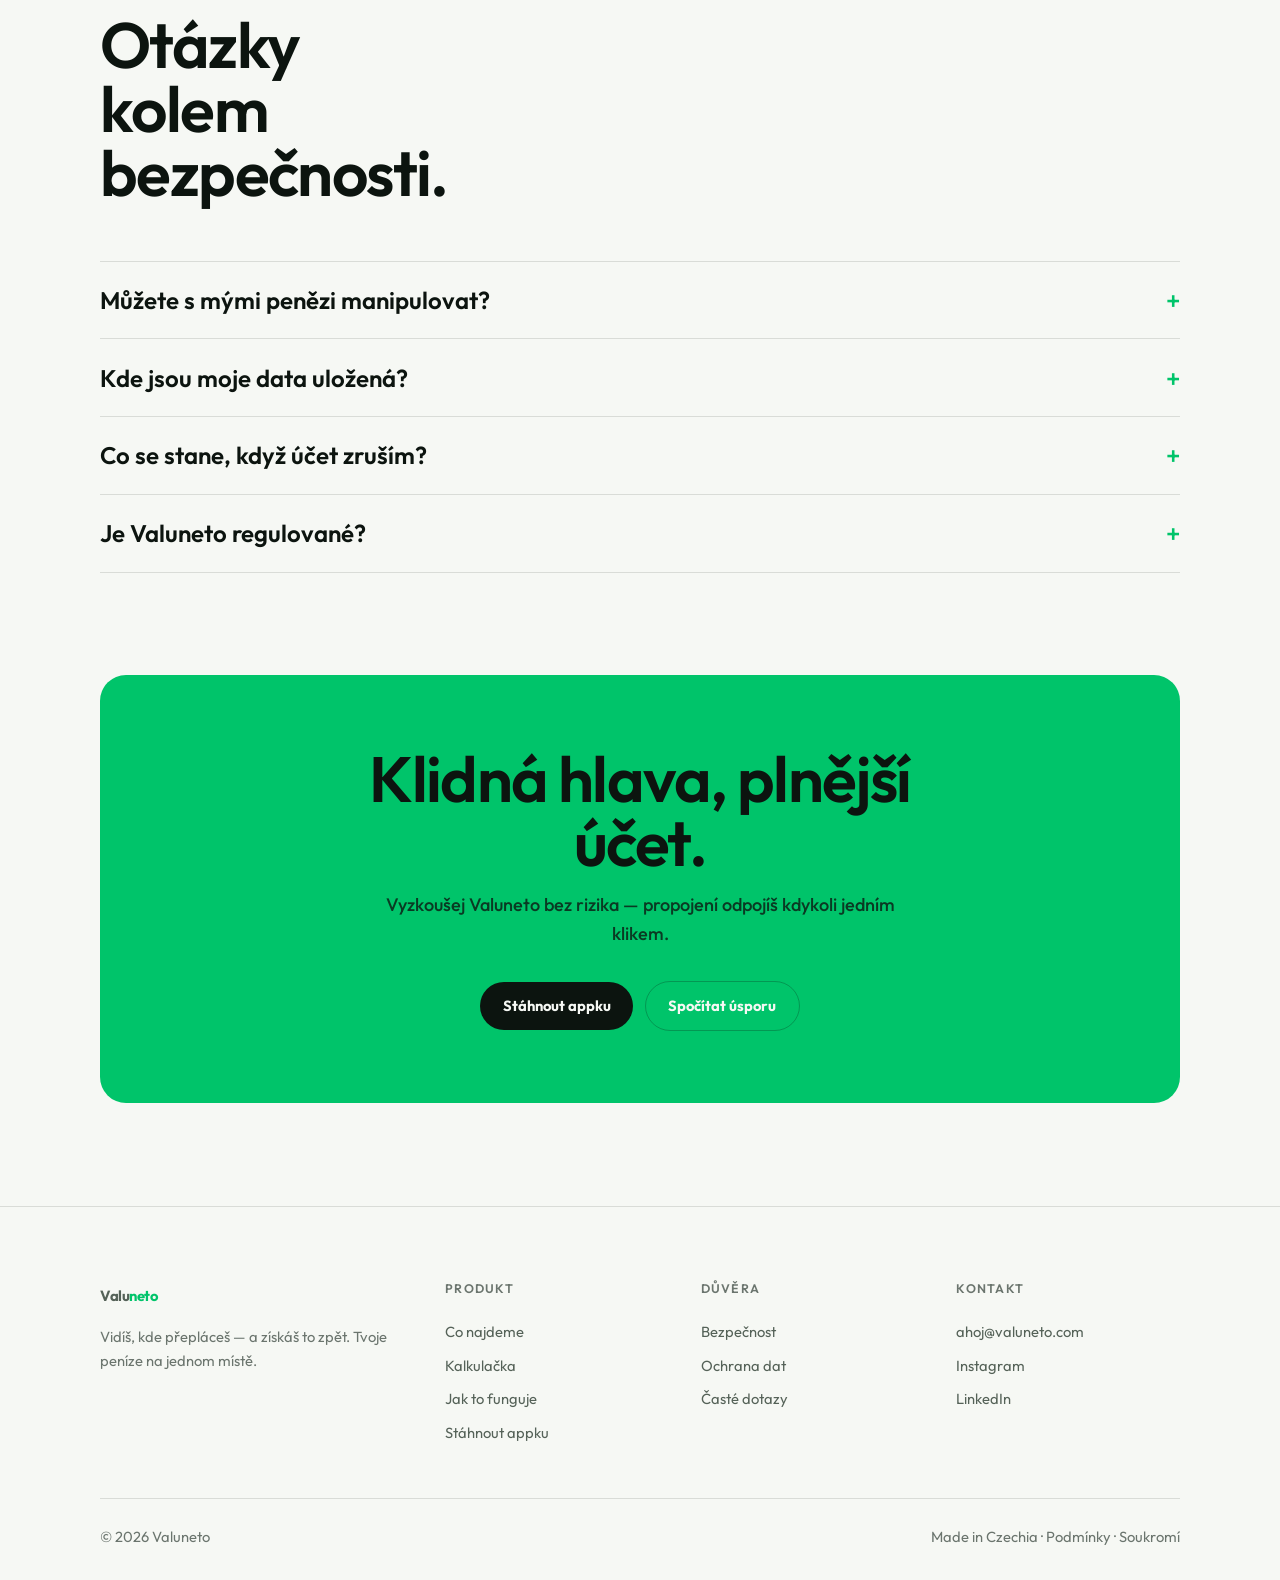
==== commit 00cdde0a: "Add files via upload" ====
--- a/bezpecnost.html
+++ b/bezpecnost.html
@@ -7,25 +7,22 @@
 <meta name="description" content="Valuneto účty jen čte, nehýbe s penězi a neprodává data. Připojení přes regulovanou bankovní identitu (PSD2) a šifrování na úrovni bank.">
 <meta name="theme-color" content="#F6F8F4">
 <meta name="robots" content="index, follow, max-image-preview:large">
-<link rel="canonical" href="https://valuneto.cz/bezpecnost.html">
+<link rel="canonical" href="https://valuneto.com/bezpecnost.html">
 <link rel="icon" href="assets/img/favicon.svg" type="image/svg+xml">
 <link rel="apple-touch-icon" href="assets/img/app-icon.svg">
 <meta property="og:type" content="website">
 <meta property="og:site_name" content="Valuneto">
-<meta property="og:url" content="https://valuneto.cz/bezpecnost.html">
+<meta property="og:url" content="https://valuneto.com/bezpecnost.html">
 <meta property="og:title" content="Bezpečnost — jak Valuneto chrání tvoje data a peníze">
 <meta property="og:description" content="Valuneto účty jen čte, nehýbe s penězi a neprodává data. Připojení přes PSD2 a šifrování na úrovni bank.">
-<meta property="og:image" content="https://valuneto.cz/assets/img/og-image.png">
-<meta property="og:image:width" content="1200">
-<meta property="og:image:height" content="630">
-<meta property="og:image:type" content="image/png">
+<meta property="og:image" content="https://valuneto.com/assets/img/og-image.svg">
 <meta property="og:locale" content="cs_CZ">
 <meta name="twitter:card" content="summary_large_image">
-<meta name="twitter:image" content="https://valuneto.cz/assets/img/og-image.png">
+<meta name="twitter:image" content="https://valuneto.com/assets/img/og-image.svg">
 <noscript><style>.reveal{opacity:1!important;transform:none!important}</style></noscript>
 <link rel="preconnect" href="https://fonts.googleapis.com">
 <link rel="preconnect" href="https://fonts.gstatic.com" crossorigin>
-<link href="https://fonts.googleapis.com/css2?family=Bricolage+Grotesque:opsz,wght@12..96,200..800&family=Instrument+Sans:wght@400;500;600;700&family=Geist+Mono:wght@400;500;700&display=swap" rel="stylesheet">
+<link href="https://fonts.googleapis.com/css2?family=Outfit:wght@400;500;600;700;800;900&family=Geist+Mono:wght@400;500;700&display=swap" rel="stylesheet">
 <link rel="stylesheet" href="assets/css/styles.css">
 </head>
 <body>
@@ -124,7 +121,7 @@
       </div>
       <div><h4>Produkt</h4><a href="index.html#kde-tecou">Co najdeme</a><a href="index.html#kalkulacka">Kalkulačka</a><a href="jak-to-funguje.html">Jak to funguje</a><a href="index.html#stahnout">Stáhnout appku</a></div>
       <div><h4>Důvěra</h4><a href="bezpecnost.html">Bezpečnost</a><a href="bezpecnost.html#data">Ochrana dat</a><a href="#">Časté dotazy</a></div>
-      <div><h4>Kontakt</h4><a href="mailto:ahoj@valuneto.cz">ahoj@valuneto.cz</a><a href="#">Instagram</a><a href="#">LinkedIn</a></div>
+      <div><h4>Kontakt</h4><a href="mailto:ahoj@valuneto.com">ahoj@valuneto.com</a><a href="#">Instagram</a><a href="#">LinkedIn</a></div>
     </div>
     <div class="footer-bottom">
       <span>© <span id="year">2026</span> Valuneto</span>
--- a/assets/css/styles.css
+++ b/assets/css/styles.css
@@ -2,7 +2,7 @@
    VALUNETO — web stylesheet
    Koncept: tmavý ink základ, net green signature, produkt jako hrdina.
    Brand v1.0 (Ink/Paper/Net green/Deep green/Champagne/Signal/Slate).
-   Typo: Schibsted Grotesk (nadpisy + text + čísla, sjednocené) + Geist Mono (datové štítky).
+   Typo: Outfit (nadpisy + text + čísla, sjednocené) + Geist Mono (datové štítky).
    ============================================================ */
 
 :root {
@@ -25,8 +25,8 @@
   --slate-on-light: #9DA9A1; /* tlumený text na tmavých sekcích */
 
   /* type */
-  --f-display: "Schibsted Grotesk", system-ui, -apple-system, "Segoe UI", sans-serif;
-  --f-body:    "Schibsted Grotesk", system-ui, -apple-system, "Segoe UI", sans-serif;
+  --f-display: "Outfit", system-ui, -apple-system, "Segoe UI", sans-serif;
+  --f-body:    "Outfit", system-ui, -apple-system, "Segoe UI", sans-serif;
   --f-mono:    "Geist Mono", ui-monospace, Menlo, Consolas, monospace;
 
   /* fluid scale */
@@ -109,8 +109,8 @@
 .skip-link:focus { top: 12px; }
 
 /* ---------- typography ---------- */
-h1, h2, h3 { font-family: var(--f-display); font-weight: 800; line-height: 1.0; letter-spacing: -0.025em; }
-h1 { font-size: var(--step-4); font-weight: 900; }
+h1, h2, h3 { font-family: var(--f-display); font-weight: 600; line-height: 1.0; letter-spacing: -0.025em; }
+h1 { font-size: var(--step-4); font-weight: 700; }
 h2 { font-size: var(--step-3); }
 h3 { font-size: var(--step-1); font-weight: 700; letter-spacing: -0.02em; line-height: 1.12; }
 .lead { font-size: var(--step-1); color: var(--slate-2); line-height: 1.5; font-weight: 500; }
@@ -225,7 +225,7 @@
 }
 .phone-badge {
   position: absolute; top: -18px; left: -10px; z-index: 3;
-  background: var(--champagne); color: #4A3A12; font-weight: 800;
+  background: var(--champagne); color: #4A3A12; font-weight: 600;
   font-size: 0.85rem; padding: 8px 14px; border-radius: var(--radius-pill);
   transform: rotate(-7deg); box-shadow: 0 8px 22px rgba(0,0,0,0.45);
 }
@@ -242,7 +242,7 @@
 .leak-row .amt { font-family: var(--f-mono); font-weight: 700; color: var(--signal); font-size: 0.9rem; }
 .leak-sub { display: flex; justify-content: space-between; align-items: center; margin-top: 8px; }
 .leak-sub .t { color: var(--slate); font-size: 0.78rem; }
-.chip-solve { background: var(--net); color: var(--ink); font-size: 0.72rem; font-weight: 800; padding: 4px 11px; border-radius: var(--radius-pill); }
+.chip-solve { background: var(--net); color: var(--ink); font-size: 0.72rem; font-weight: 600; padding: 4px 11px; border-radius: var(--radius-pill); }
 
 /* ---------- ticker strip ---------- */
 .ticker { background: var(--net); color: #0C140F; }
@@ -273,7 +273,7 @@
 .leak-item p { color: var(--slate-2); max-width: 52ch; font-size: var(--step-0); }
 .is-light .leak-item p { color: var(--slate-on-light); }
 .leak-item .big {
-  font-family: var(--f-display); font-weight: 800; letter-spacing: -0.02em;
+  font-family: var(--f-display); font-weight: 600; letter-spacing: -0.02em;
   font-variant-numeric: tabular-nums; color: var(--signal);
   font-size: clamp(1.3rem, 1rem + 1.6vw, 2.1rem); white-space: nowrap; justify-self: end;
 }
@@ -567,6 +567,54 @@
 .kde-head h2 { margin-top: 0; }
 .kde-aside .lead { margin-bottom: 1.4rem; }
 .kde-total { display: flex; flex-direction: column; gap: 3px; padding-top: 1.2rem; border-top: 1px solid var(--ink-line); }
-.kde-total-num { font-family: var(--f-display); font-weight: 800; letter-spacing: -0.02em; color: var(--signal); font-size: clamp(1.8rem, 1.2rem + 2vw, 2.6rem); font-variant-numeric: tabular-nums; line-height: 1; }
+.kde-total-num { font-family: var(--f-display); font-weight: 600; letter-spacing: -0.02em; color: var(--signal); font-size: clamp(1.8rem, 1.2rem + 2vw, 2.6rem); font-variant-numeric: tabular-nums; line-height: 1; }
 .kde-total-lab { color: var(--slate-2); font-size: var(--step--1); }
 @media (max-width: 760px) { .kde-head { grid-template-columns: 1fr; align-items: start; } }
+
+
+/* =====================================================================
+   Outfit refresh – doplňkové styly (výměna fontu + vylepšení landing page)
+   ===================================================================== */
+
+/* Hero: nadpis nahoře v úrovni horní hrany screenu, trust dole v úrovni spodní hrany screenu */
+.hero-grid { align-items: start; }
+@media (min-width: 1040px) {
+  .hero-copy { display: flex; flex-direction: column; min-height: 698px; margin-top: -15px; }
+  .hero-copy .lead { margin-top: auto; }   /* mezera za nadpisem → tělo i trust se posunou dolů */
+}
+
+/* Reálné screenshoty aplikace v rámech telefonu */
+.ph-scr { height: auto !important; }
+.ph-shot { display: block; width: 100%; height: auto; border-radius: 31px; }
+
+/* Jemný náklon telefonů v sekci náhledu při najetí myší */
+.app-row .ph-frame { transition: transform .45s var(--ease); }
+.app-row .ph:hover .ph-frame { transform: translateY(-8px); }
+@media (hover: none) { .app-row .ph:hover .ph-frame { transform: none; } }
+
+/* Trust strip pod hero */
+.trust-strip { padding: clamp(.9rem, 3vw, 1.5rem) 0; border-top: 1px solid var(--ink-line); border-bottom: 1px solid var(--ink-line); background: var(--ink-2); }
+.trust-row { display: flex; flex-wrap: wrap; align-items: center; justify-content: center; gap: clamp(.85rem, 3vw, 2.1rem); }
+.trust-item { display: inline-flex; align-items: center; gap: 9px; color: var(--slate-2); font-size: var(--step--1); }
+.trust-item svg { color: var(--net); flex: none; }
+.trust-item strong { color: var(--paper); font-weight: 600; }
+.trust-cta { text-align: center; margin-top: .65rem; }
+
+/* Proč Valuneto */
+#proc-valuneto .section-head { max-width: 44rem; }
+#proc-valuneto .section-head h2 { line-height: 1.05; }
+.why-grid { display: grid; grid-template-columns: repeat(2, 1fr); gap: clamp(.8rem, 2vw, 1.1rem); margin-top: clamp(1.6rem, 4vw, 2.4rem); }
+.why-card { background: var(--ink-2); border: 1px solid var(--ink-line); border-radius: var(--radius-lg); padding: clamp(1.1rem, 2.4vw, 1.7rem); }
+.why-card h3 { font-family: var(--f-display); font-size: var(--step-1); margin-bottom: .45rem; letter-spacing: -0.01em; }
+.why-card p { color: var(--slate-2); }
+@media (max-width: 720px) { .why-grid { grid-template-columns: 1fr; } }
+
+/* FAQ */
+.faq-list { max-width: 760px; margin: clamp(1.6rem, 4vw, 2.2rem) auto 0; display: flex; flex-direction: column; gap: .6rem; }
+.faq-q { background: var(--ink-2); border: 1px solid var(--ink-line); border-radius: var(--radius); padding: 1.05rem 1.3rem; overflow: hidden; }
+.faq-q summary { font-family: var(--f-display); font-weight: 600; font-size: var(--step-0); line-height: 1.35; cursor: pointer; list-style: none; display: flex; align-items: center; justify-content: space-between; gap: 1rem; }
+.faq-q summary::-webkit-details-marker { display: none; }
+.faq-q summary::marker { content: ""; }
+.faq-q summary::after { content: "+"; flex: none; color: var(--net); font-weight: 700; font-size: 1.35em; line-height: 1; }
+.faq-q[open] summary::after { content: "–"; }
+.faq-q p { color: var(--slate-2); margin-top: .75rem; line-height: 1.6; }
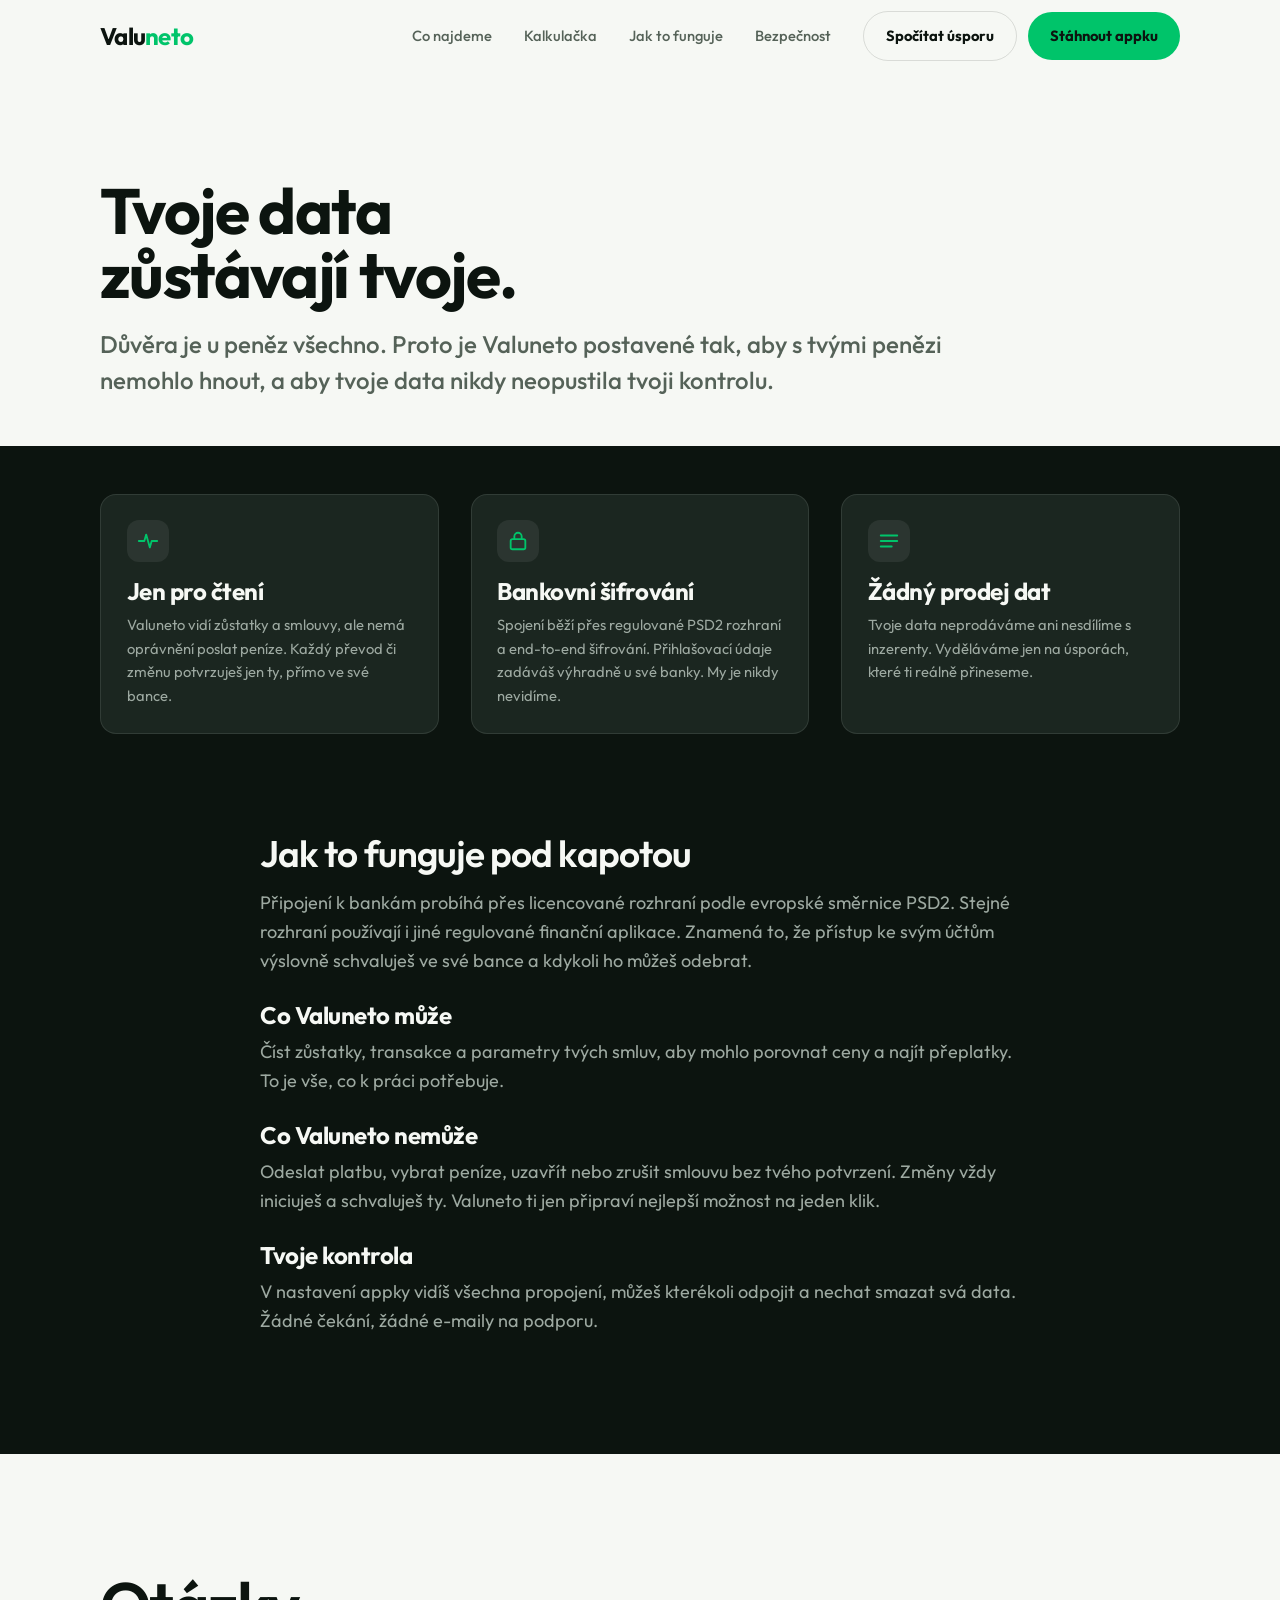
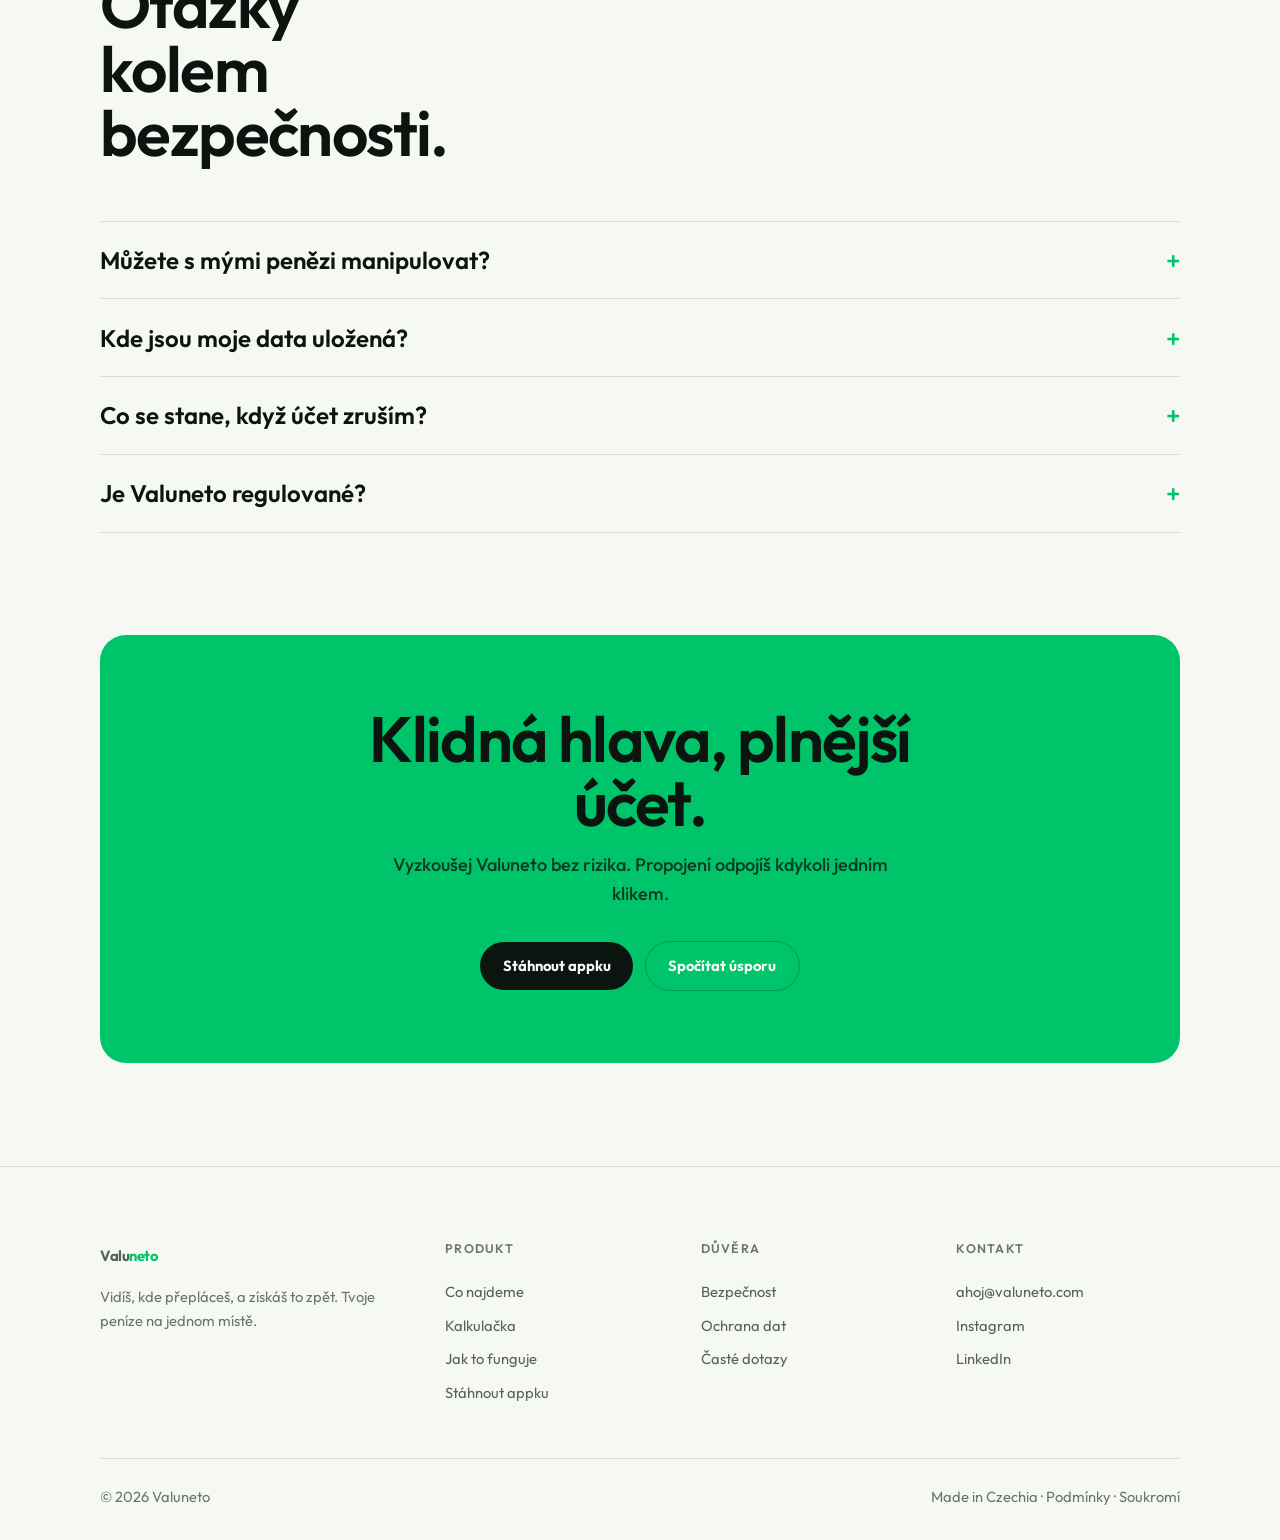
==== commit aa53b3f2: "Add files via upload" ====
--- a/bezpecnost.html
+++ b/bezpecnost.html
@@ -3,7 +3,7 @@
 <head>
 <meta charset="UTF-8">
 <meta name="viewport" content="width=device-width, initial-scale=1.0">
-<title>Bezpečnost — jak Valuneto chrání tvoje data a peníze</title>
+<title>Bezpečnost: jak Valuneto chrání tvoje data a peníze</title>
 <meta name="description" content="Valuneto účty jen čte, nehýbe s penězi a neprodává data. Připojení přes regulovanou bankovní identitu (PSD2) a šifrování na úrovni bank.">
 <meta name="theme-color" content="#F6F8F4">
 <meta name="robots" content="index, follow, max-image-preview:large">
@@ -13,7 +13,7 @@
 <meta property="og:type" content="website">
 <meta property="og:site_name" content="Valuneto">
 <meta property="og:url" content="https://valuneto.com/bezpecnost.html">
-<meta property="og:title" content="Bezpečnost — jak Valuneto chrání tvoje data a peníze">
+<meta property="og:title" content="Bezpečnost: jak Valuneto chrání tvoje data a peníze">
 <meta property="og:description" content="Valuneto účty jen čte, nehýbe s penězi a neprodává data. Připojení přes PSD2 a šifrování na úrovni bank.">
 <meta property="og:image" content="https://valuneto.com/assets/img/og-image.svg">
 <meta property="og:locale" content="cs_CZ">
@@ -30,11 +30,11 @@
 
 <header class="site-header" id="header">
   <div class="wrap nav">
-    <a href="index.html" class="brand" aria-label="Valuneto — domů">Valu<span class="neto">neto</span></a>
+    <a href="index.html" class="brand" aria-label="Valuneto, domů">Valu<span class="neto">neto</span></a>
     <button class="nav-toggle" id="navToggle" aria-label="Otevřít menu" aria-expanded="false" aria-controls="navMenu"><span></span></button>
     <div class="nav-menu" id="navMenu">
       <nav class="nav-links" aria-label="Hlavní">
-        <a href="index.html#kde-tecou">Co najdeme</a>
+        <a href="index.html#co-najdeme">Co najdeme</a>
         <a href="index.html#kalkulacka">Kalkulačka</a>
         <a href="jak-to-funguje.html">Jak to funguje</a>
         <a href="bezpecnost.html" aria-current="page">Bezpečnost</a>
@@ -50,7 +50,7 @@
 <main id="main">
   <section class="page-hero">
     <div class="wrap">      <h1>Tvoje data<br>zůstávají tvoje.</h1>
-      <p class="lead">Důvěra je u peněz všechno. Proto je Valuneto postavené tak, aby s tvými penězi nemohlo hnout — a aby tvoje data nikdy neopustila tvoji kontrolu.</p>
+      <p class="lead">Důvěra je u peněz všechno. Proto je Valuneto postavené tak, aby s tvými penězi nemohlo hnout, a aby tvoje data nikdy neopustila tvoji kontrolu.</p>
     </div>
   </section>
 
@@ -63,7 +63,7 @@
         </div>
         <div class="sec-card reveal">
           <div class="ico" aria-hidden="true"><svg width="22" height="22" viewBox="0 0 24 24" fill="none" stroke="currentColor" stroke-width="2" stroke-linecap="round" stroke-linejoin="round"><rect x="4" y="10" width="16" height="11" rx="2"/><path d="M8 10V7a4 4 0 0 1 8 0v3"/></svg></div>
-          <h3>Bankovní šifrování</h3><p>Spojení běží přes regulované PSD2 rozhraní a end-to-end šifrování. Přihlašovací údaje zadáváš výhradně u své banky — my je nikdy nevidíme.</p>
+          <h3>Bankovní šifrování</h3><p>Spojení běží přes regulované PSD2 rozhraní a end-to-end šifrování. Přihlašovací údaje zadáváš výhradně u své banky. My je nikdy nevidíme.</p>
         </div>
         <div class="sec-card reveal">
           <div class="ico" aria-hidden="true"><svg width="22" height="22" viewBox="0 0 24 24" fill="none" stroke="currentColor" stroke-width="2" stroke-linecap="round" stroke-linejoin="round"><path d="M3 6h18M3 12h18M3 18h12"/></svg></div>
@@ -76,7 +76,7 @@
   <section class="section is-light" style="padding-top:0">
     <div class="wrap prose reveal" id="data">
       <h2>Jak to funguje pod kapotou</h2>
-      <p>Připojení k bankám probíhá přes licencované rozhraní podle evropské směrnice PSD2 — stejné, jaké používají i jiné regulované finanční aplikace. Znamená to, že přístup ke svým účtům výslovně schvaluješ ve své bance a kdykoli ho můžeš odebrat.</p>
+      <p>Připojení k bankám probíhá přes licencované rozhraní podle evropské směrnice PSD2. Stejné rozhraní používají i jiné regulované finanční aplikace. Znamená to, že přístup ke svým účtům výslovně schvaluješ ve své bance a kdykoli ho můžeš odebrat.</p>
       <h3>Co Valuneto může</h3>
       <p>Číst zůstatky, transakce a parametry tvých smluv, aby mohlo porovnat ceny a najít přeplatky. To je vše, co k práci potřebuje.</p>
       <h3>Co Valuneto nemůže</h3>
@@ -102,7 +102,7 @@
     <div class="wrap">
       <div class="cta-block reveal">
         <h2>Klidná hlava, plnější účet.</h2>
-        <p>Vyzkoušej Valuneto bez rizika — propojení odpojíš kdykoli jedním klikem.</p>
+        <p>Vyzkoušej Valuneto bez rizika. Propojení odpojíš kdykoli jedním klikem.</p>
         <div class="hero-actions" style="justify-content:center">
           <a href="index.html#stahnout" class="btn btn-primary">Stáhnout appku</a>
           <a href="index.html#kalkulacka" class="btn btn-ghost" style="color:var(--ink);border-color:rgba(12,20,15,.25)">Spočítat úsporu</a>
@@ -116,10 +116,10 @@
   <div class="wrap">
     <div class="footer-grid">
       <div class="footer-brand">
-        <a href="index.html" class="brand" aria-label="Valuneto — domů">Valu<span class="neto">neto</span></a>
-        <p>Vidíš, kde přepláceš — a získáš to zpět. Tvoje peníze na jednom místě.</p>
+        <a href="index.html" class="brand" aria-label="Valuneto, domů">Valu<span class="neto">neto</span></a>
+        <p>Vidíš, kde přepláceš, a získáš to zpět. Tvoje peníze na jednom místě.</p>
       </div>
-      <div><h4>Produkt</h4><a href="index.html#kde-tecou">Co najdeme</a><a href="index.html#kalkulacka">Kalkulačka</a><a href="jak-to-funguje.html">Jak to funguje</a><a href="index.html#stahnout">Stáhnout appku</a></div>
+      <div><h4>Produkt</h4><a href="index.html#co-najdeme">Co najdeme</a><a href="index.html#kalkulacka">Kalkulačka</a><a href="jak-to-funguje.html">Jak to funguje</a><a href="index.html#stahnout">Stáhnout appku</a></div>
       <div><h4>Důvěra</h4><a href="bezpecnost.html">Bezpečnost</a><a href="bezpecnost.html#data">Ochrana dat</a><a href="#">Časté dotazy</a></div>
       <div><h4>Kontakt</h4><a href="mailto:ahoj@valuneto.com">ahoj@valuneto.com</a><a href="#">Instagram</a><a href="#">LinkedIn</a></div>
     </div>
--- a/assets/css/styles.css
+++ b/assets/css/styles.css
@@ -1,12 +1,12 @@
 /* ============================================================
-   VALUNETO — web stylesheet
+   VALUNETO - web stylesheet
    Koncept: tmavý ink základ, net green signature, produkt jako hrdina.
    Brand v1.0 (Ink/Paper/Net green/Deep green/Champagne/Signal/Slate).
    Typo: Outfit (nadpisy + text + čísla, sjednocené) + Geist Mono (datové štítky).
    ============================================================ */
 
 :root {
-  /* brand — SVĚTLÉ TÉMA
+  /* brand - SVĚTLÉ TÉMA
      ink* = světlé povrchy/pozadí, paper* = tmavé (primární text + tmavé plochy).
      Tmavé mockupy si původní tmavou paletu obnovují lokálně níže (.phone, .ph-frame). */
   --ink:        #F6F8F4;   /* základní světlé pozadí stránky */
@@ -116,7 +116,7 @@
 .lead { font-size: var(--step-1); color: var(--slate-2); line-height: 1.5; font-weight: 500; }
 .muted { color: var(--slate-2); }
 .num { font-family: var(--f-mono); font-weight: 700; letter-spacing: -0.02em; font-variant-numeric: tabular-nums; }
-/* velká čísla — zarovnané tabulkové číslice (stabilní šířka pro count-up) */
+/* velká čísla - zarovnané tabulkové číslice (stabilní šířka pro count-up) */
 .phone-net, .calc-result .total, .ap-hero .n, .ap-net, .ap-save .v,
 .growth-stats .s .v, .growth-card .top .big, .ticker strong {
   font-variant-numeric: tabular-nums;
@@ -392,6 +392,7 @@
 
 /* prose for subpages */
 .prose { max-width: 70ch; }
+.prose > :first-child { margin-top: 0; } /* zabraňuje protlačení margin ven ze sekce (světlý pruh) */
 .prose h2 { font-size: var(--step-2); margin: 2.5rem 0 1rem; }
 .prose h3 { margin: 1.6rem 0 0.6rem; }
 .prose p { margin-bottom: 1rem; color: var(--slate-2); }
@@ -410,7 +411,7 @@
 .is-light .faq details p { color: var(--slate-on-light); }
 
 /* ============================================================
-   NÁHLED APLIKACE — phone showcase (Valuneto dark theme)
+   NÁHLED APLIKACE - phone showcase (Valuneto dark theme)
    ============================================================ */
 .appshow { border-top: 1px solid var(--ink-line); }
 .app-row {
@@ -506,7 +507,7 @@
 .hero-spark { width: 100%; height: auto; margin-top: 4px; }
 
 /* ============================================================
-   HERO TELEFON — proklikávací demo + animace
+   HERO TELEFON - proklikávací demo + animace
    ============================================================ */
 @keyframes vn-floaty { 0%, 100% { transform: translateY(0); } 50% { transform: translateY(-9px); } }
 @keyframes vn-draw { to { stroke-dashoffset: 0; } }
@@ -540,7 +541,7 @@
 .ap-profhead .nm { color: var(--paper); font-size: 16px; font-weight: 600; }
 .ap-profhead .ds { color: var(--slate); font-size: 12px; margin-top: 2px; }
 
-/* hero telefon — kompaktní rozvržení, ať se vejde celá obrazovka */
+/* hero telefon - kompaktní rozvržení, ať se vejde celá obrazovka */
 #heroPhone .ph-scr { height: 600px; }
 #heroPhone .ap-top { padding: 4px 0 12px; }
 #heroPhone .ap-hero { padding: 15px 16px 14px; margin-bottom: 11px; }
@@ -562,7 +563,7 @@
   #heroPhone .spark-line { stroke-dashoffset: 0; }
 }
 
-/* ---------- kde tečou — dvousloupcová hlavička ---------- */
+/* ---------- kde tečou - dvousloupcová hlavička ---------- */
 .kde-head { max-width: none; display: grid; grid-template-columns: 1.1fr 0.9fr; gap: clamp(1.5rem, 5vw, 4rem); align-items: end; }
 .kde-head h2 { margin-top: 0; }
 .kde-aside .lead { margin-bottom: 1.4rem; }
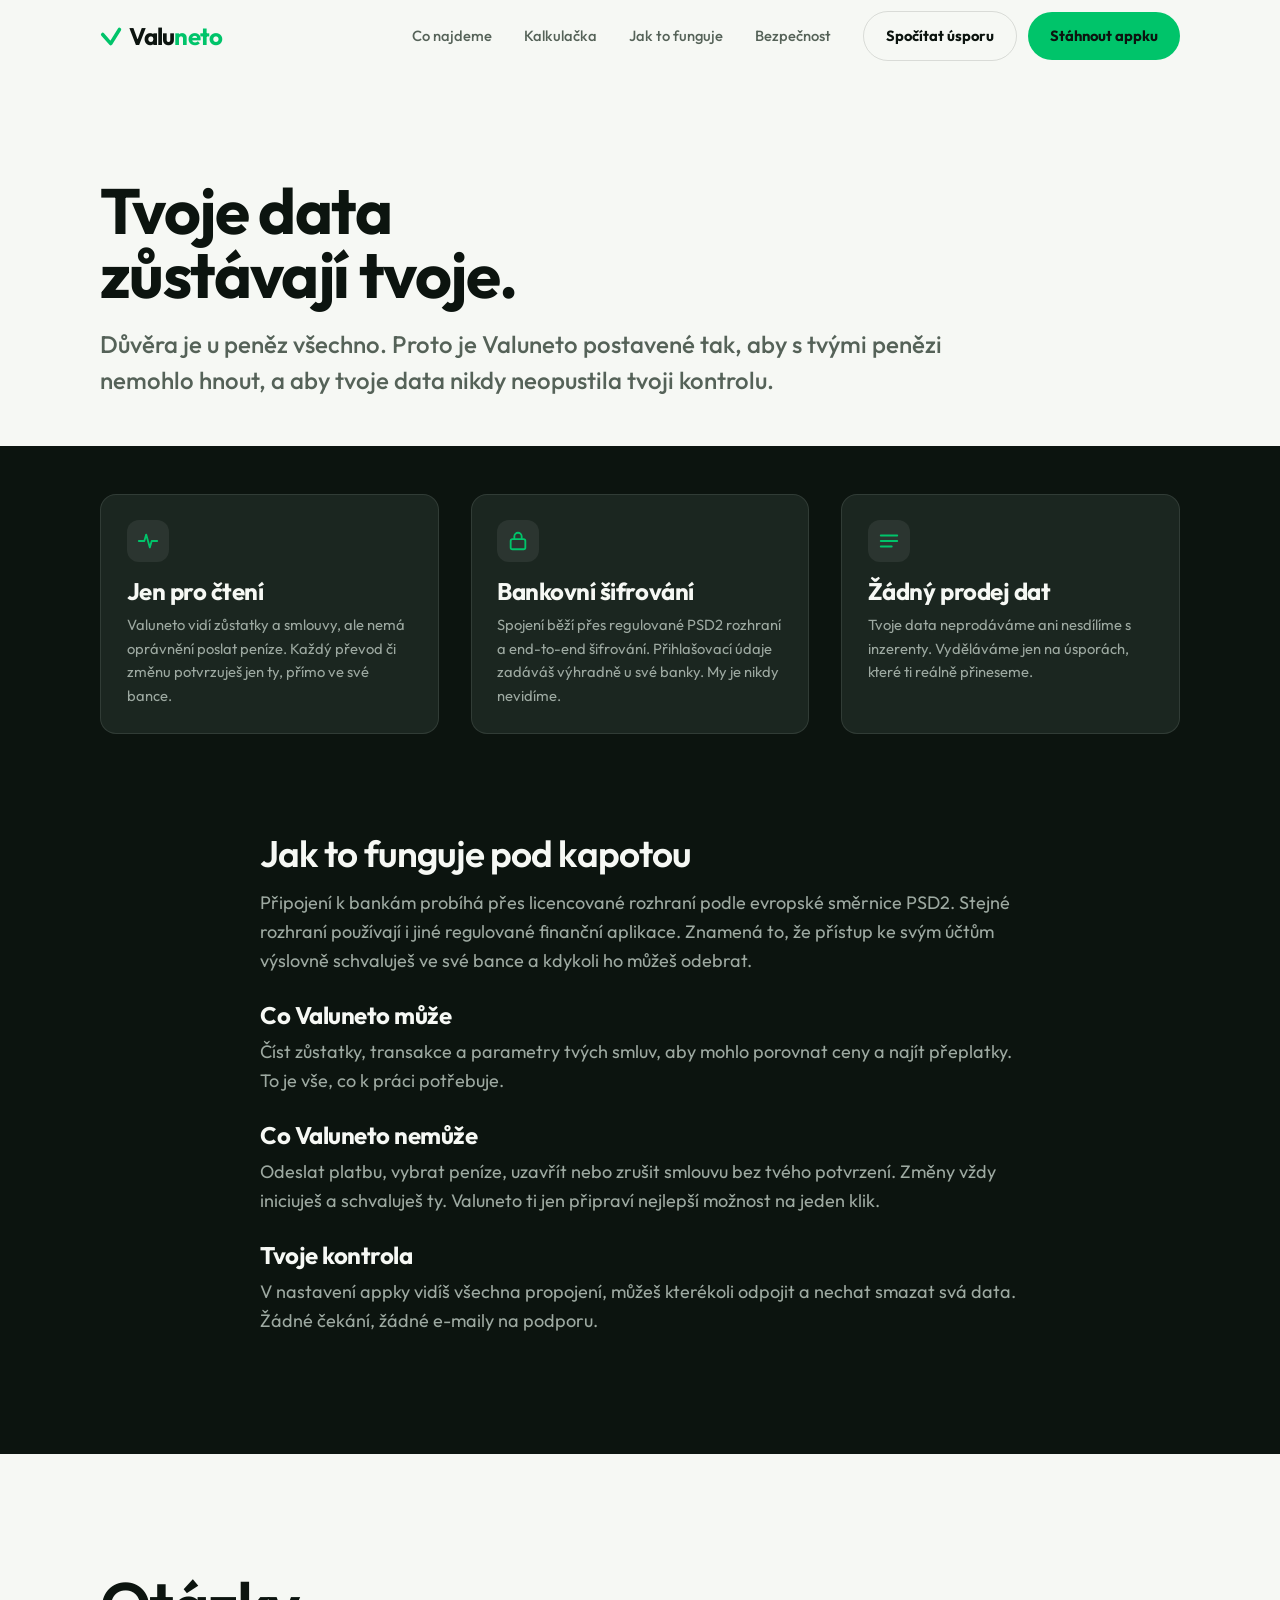
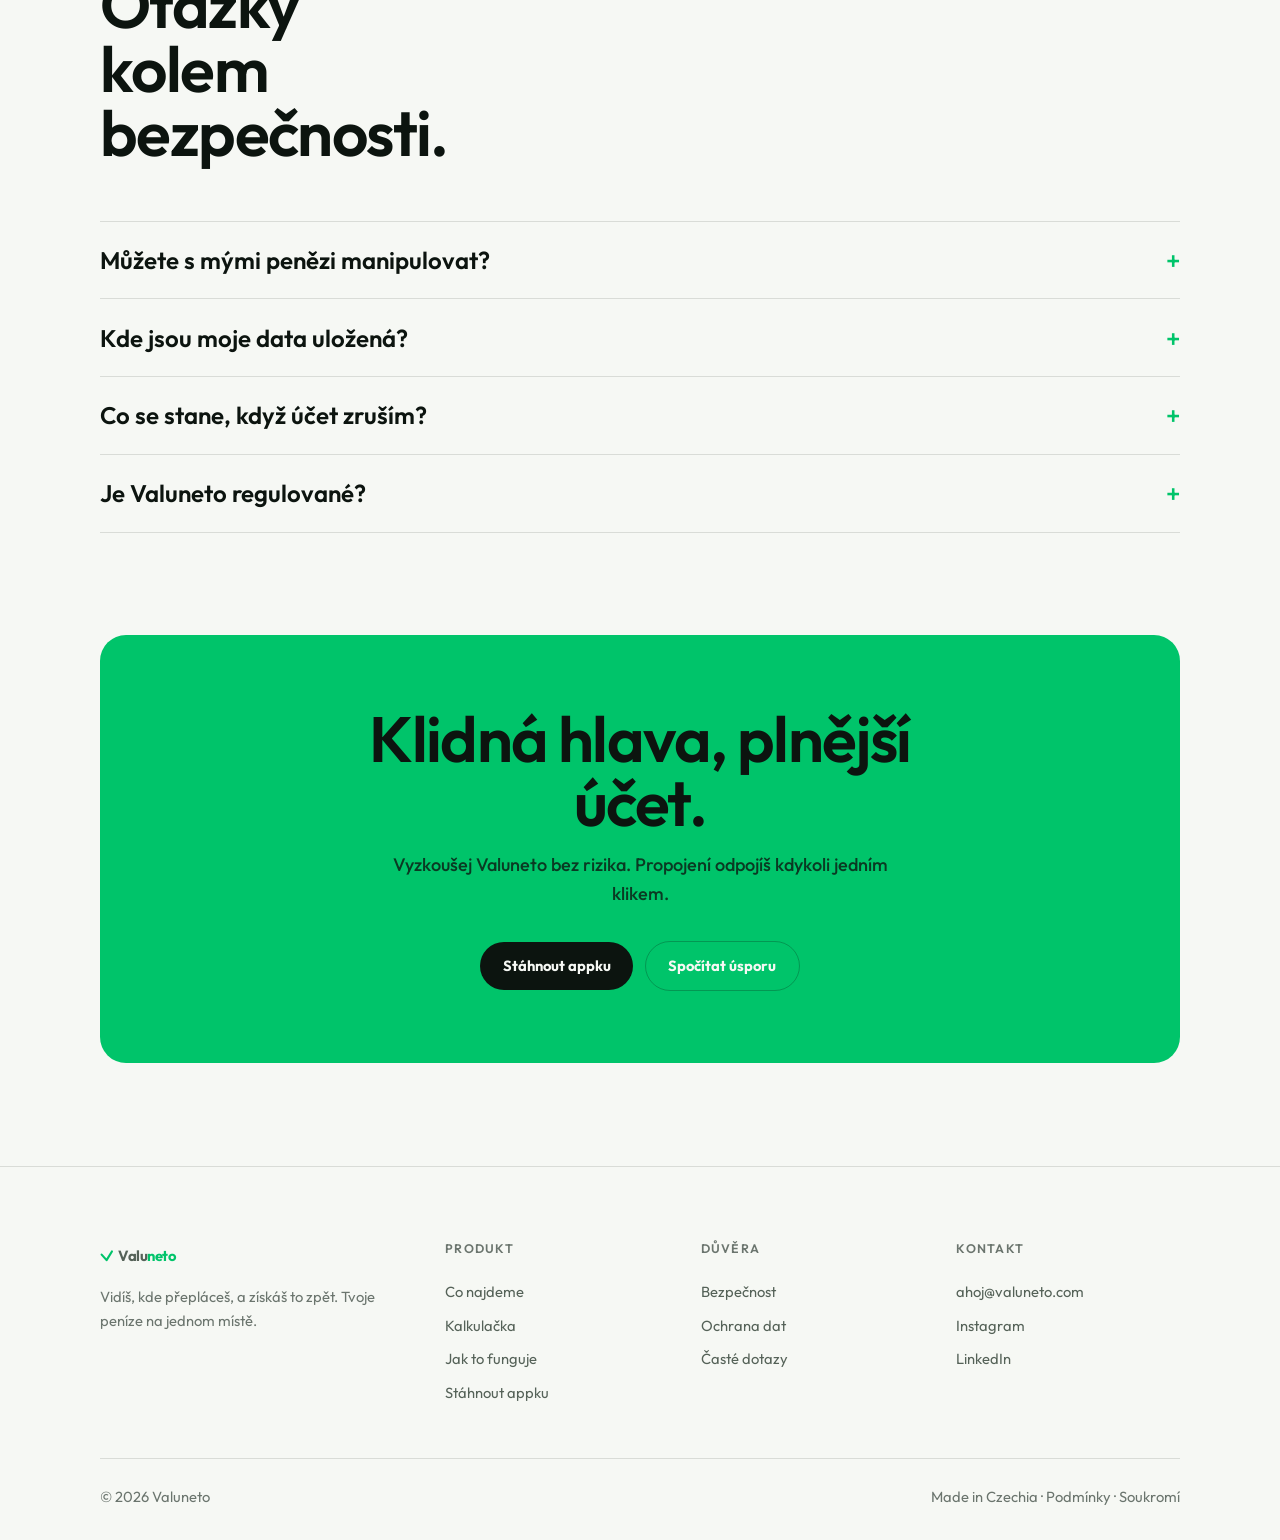
==== commit 620a3c1a: "Add files via upload" ====
--- a/bezpecnost.html
+++ b/bezpecnost.html
@@ -23,14 +23,14 @@
 <link rel="preconnect" href="https://fonts.googleapis.com">
 <link rel="preconnect" href="https://fonts.gstatic.com" crossorigin>
 <link href="https://fonts.googleapis.com/css2?family=Outfit:wght@400;500;600;700;800;900&family=Geist+Mono:wght@400;500;700&display=swap" rel="stylesheet">
-<link rel="stylesheet" href="assets/css/styles.css">
+<link rel="stylesheet" href="assets/css/styles.css?v=2">
 </head>
 <body>
 <a class="skip-link" href="#main">Přeskočit na obsah</a>
 
 <header class="site-header" id="header">
   <div class="wrap nav">
-    <a href="index.html" class="brand" aria-label="Valuneto, domů">Valu<span class="neto">neto</span></a>
+    <a href="index.html" class="brand" aria-label="Valuneto, domů"><svg class="brand-mark" viewBox="22 30 176 160" width="18" height="16" aria-hidden="true" focusable="false" style="display:inline-block;height:0.82em;width:auto;vertical-align:-0.09em;margin-right:0.3em;flex:none"><polyline points="41.8,90.9 107.3,164.6 178.2,50.0" fill="none" stroke="#00C46A" stroke-width="28.6" stroke-linecap="round" stroke-linejoin="round"/></svg><span class="brand-wm">Valu<span class="neto">neto</span></span></a>
     <button class="nav-toggle" id="navToggle" aria-label="Otevřít menu" aria-expanded="false" aria-controls="navMenu"><span></span></button>
     <div class="nav-menu" id="navMenu">
       <nav class="nav-links" aria-label="Hlavní">
@@ -116,7 +116,7 @@
   <div class="wrap">
     <div class="footer-grid">
       <div class="footer-brand">
-        <a href="index.html" class="brand" aria-label="Valuneto, domů">Valu<span class="neto">neto</span></a>
+        <a href="index.html" class="brand" aria-label="Valuneto, domů"><svg class="brand-mark" viewBox="22 30 176 160" width="18" height="16" aria-hidden="true" focusable="false" style="display:inline-block;height:0.82em;width:auto;vertical-align:-0.09em;margin-right:0.3em;flex:none"><polyline points="41.8,90.9 107.3,164.6 178.2,50.0" fill="none" stroke="#00C46A" stroke-width="28.6" stroke-linecap="round" stroke-linejoin="round"/></svg><span class="brand-wm">Valu<span class="neto">neto</span></span></a>
         <p>Vidíš, kde přepláceš, a získáš to zpět. Tvoje peníze na jednom místě.</p>
       </div>
       <div><h4>Produkt</h4><a href="index.html#co-najdeme">Co najdeme</a><a href="index.html#kalkulacka">Kalkulačka</a><a href="jak-to-funguje.html">Jak to funguje</a><a href="index.html#stahnout">Stáhnout appku</a></div>
@@ -130,6 +130,6 @@
   </div>
 </footer>
 
-<script src="assets/js/main.js" defer></script>
+<script src="assets/js/main.js?v=3" defer></script>
 </body>
 </html>
--- a/assets/css/styles.css
+++ b/assets/css/styles.css
@@ -163,6 +163,7 @@
 .nav { display: flex; align-items: center; justify-content: space-between; height: 72px; }
 .brand { font-family: var(--f-display); font-size: 1.5rem; font-weight: 700; letter-spacing: -0.03em; color: var(--paper); }
 .brand .neto { color: var(--net); }
+.brand-mark { display: inline-block; height: 0.82em; width: auto; vertical-align: -0.09em; }
 .nav-links { display: flex; align-items: center; gap: clamp(1rem, 2.5vw, 2rem); }
 .nav-links a { font-size: var(--step--1); font-weight: 500; color: var(--slate-2); transition: color 0.18s var(--ease); }
 .nav-links a:hover { color: var(--paper); }
@@ -216,7 +217,7 @@
 
 @media (max-width: 880px) {
   .hero-grid { grid-template-columns: 1fr; }
-  .hero-visual { order: -1; max-width: 340px; margin-inline: auto; }
+  .hero-visual { max-width: 340px; margin-inline: auto; }
 }
 
 /* ---------- phone mockup ---------- */
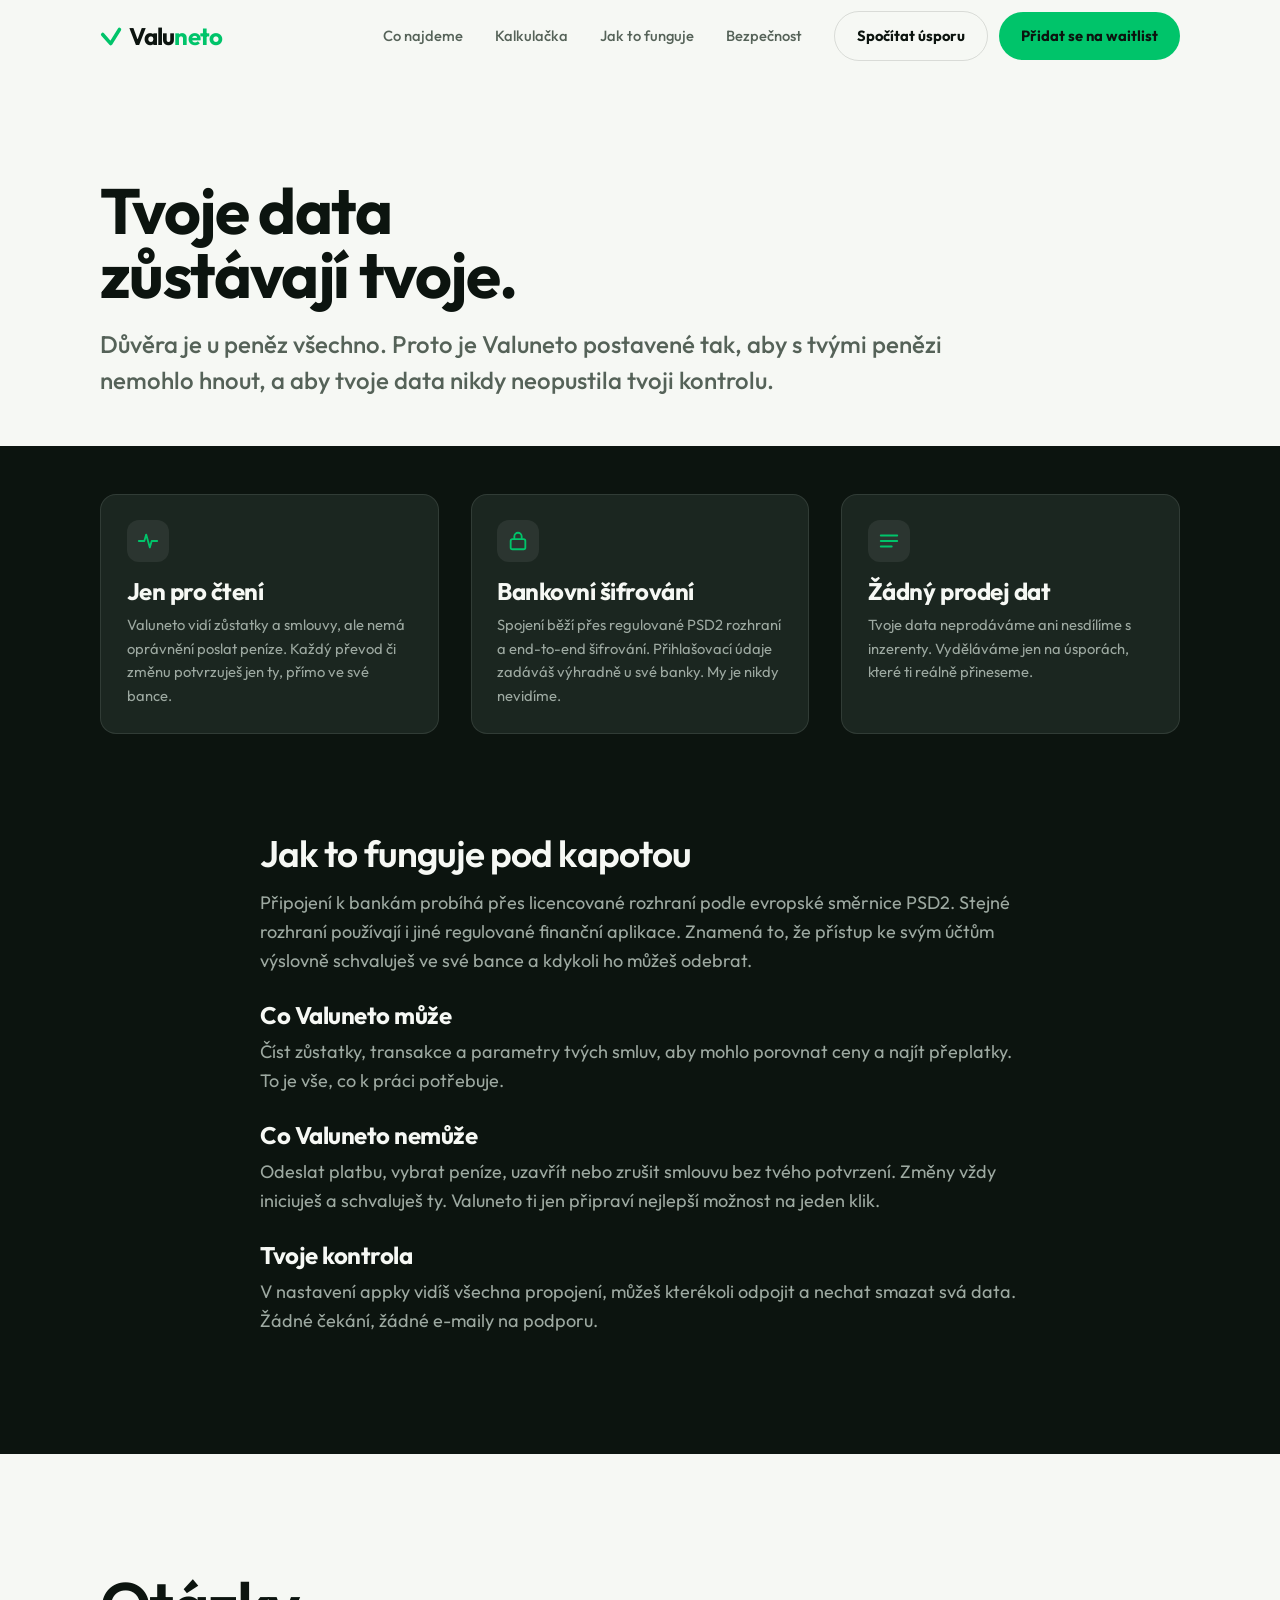
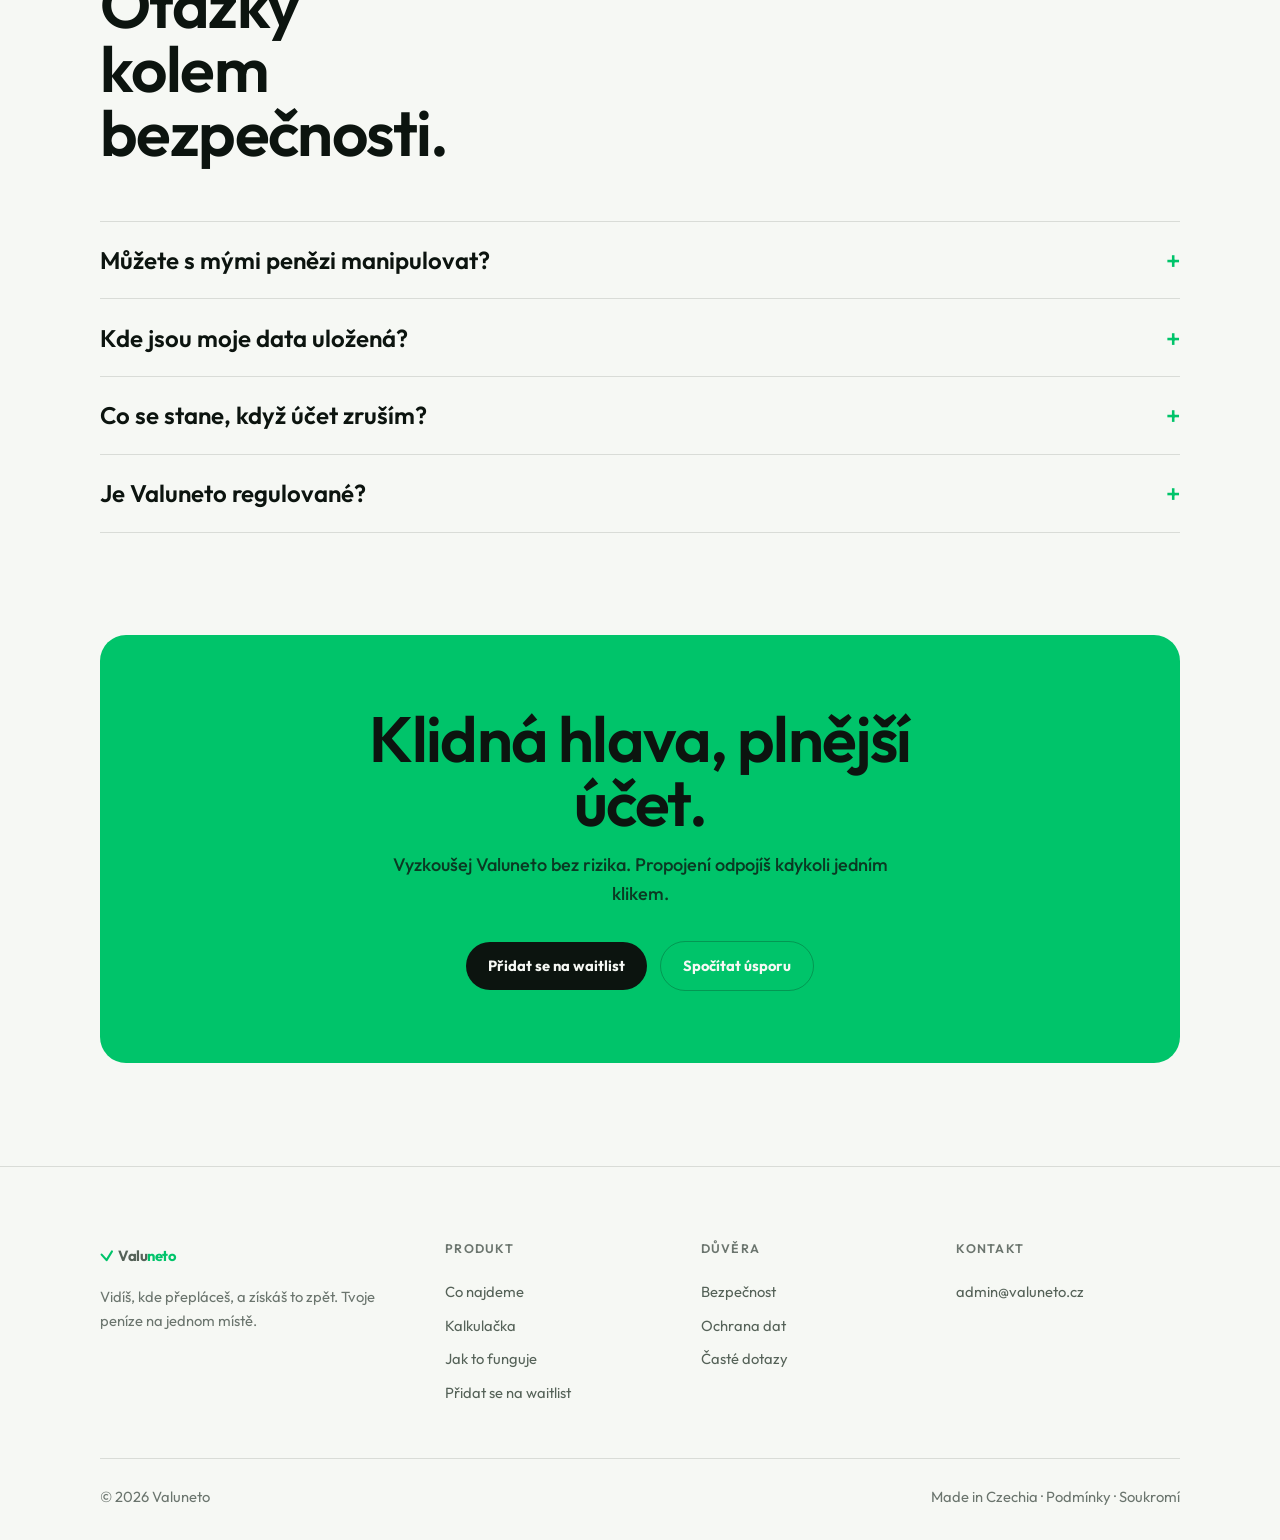
==== commit 7df79c86: "Add files via upload" ====
--- a/bezpecnost.html
+++ b/bezpecnost.html
@@ -7,18 +7,18 @@
 <meta name="description" content="Valuneto účty jen čte, nehýbe s penězi a neprodává data. Připojení přes regulovanou bankovní identitu (PSD2) a šifrování na úrovni bank.">
 <meta name="theme-color" content="#F6F8F4">
 <meta name="robots" content="index, follow, max-image-preview:large">
-<link rel="canonical" href="https://valuneto.com/bezpecnost.html">
+<link rel="canonical" href="https://valuneto.cz/bezpecnost.html">
 <link rel="icon" href="assets/img/favicon.svg" type="image/svg+xml">
 <link rel="apple-touch-icon" href="assets/img/app-icon.svg">
 <meta property="og:type" content="website">
 <meta property="og:site_name" content="Valuneto">
-<meta property="og:url" content="https://valuneto.com/bezpecnost.html">
+<meta property="og:url" content="https://valuneto.cz/bezpecnost.html">
 <meta property="og:title" content="Bezpečnost: jak Valuneto chrání tvoje data a peníze">
 <meta property="og:description" content="Valuneto účty jen čte, nehýbe s penězi a neprodává data. Připojení přes PSD2 a šifrování na úrovni bank.">
-<meta property="og:image" content="https://valuneto.com/assets/img/og-image.svg">
+<meta property="og:image" content="https://valuneto.cz/assets/img/og-image.png">
 <meta property="og:locale" content="cs_CZ">
 <meta name="twitter:card" content="summary_large_image">
-<meta name="twitter:image" content="https://valuneto.com/assets/img/og-image.svg">
+<meta name="twitter:image" content="https://valuneto.cz/assets/img/og-image.png">
 <noscript><style>.reveal{opacity:1!important;transform:none!important}</style></noscript>
 <link rel="preconnect" href="https://fonts.googleapis.com">
 <link rel="preconnect" href="https://fonts.gstatic.com" crossorigin>
@@ -41,7 +41,7 @@
       </nav>
       <div class="nav-cta">
         <a href="index.html#kalkulacka" class="btn btn-ghost">Spočítat úsporu</a>
-        <a href="index.html#stahnout" class="btn btn-primary">Stáhnout appku</a>
+        <a href="index.html#stahnout" class="btn btn-primary">Přidat se na waitlist</a>
       </div>
     </div>
   </div>
@@ -104,7 +104,7 @@
         <h2>Klidná hlava, plnější účet.</h2>
         <p>Vyzkoušej Valuneto bez rizika. Propojení odpojíš kdykoli jedním klikem.</p>
         <div class="hero-actions" style="justify-content:center">
-          <a href="index.html#stahnout" class="btn btn-primary">Stáhnout appku</a>
+          <a href="index.html#stahnout" class="btn btn-primary">Přidat se na waitlist</a>
           <a href="index.html#kalkulacka" class="btn btn-ghost" style="color:var(--ink);border-color:rgba(12,20,15,.25)">Spočítat úsporu</a>
         </div>
       </div>
@@ -119,17 +119,17 @@
         <a href="index.html" class="brand" aria-label="Valuneto, domů"><svg class="brand-mark" viewBox="22 30 176 160" width="18" height="16" aria-hidden="true" focusable="false" style="display:inline-block;height:0.82em;width:auto;vertical-align:-0.09em;margin-right:0.3em;flex:none"><polyline points="41.8,90.9 107.3,164.6 178.2,50.0" fill="none" stroke="#00C46A" stroke-width="28.6" stroke-linecap="round" stroke-linejoin="round"/></svg><span class="brand-wm">Valu<span class="neto">neto</span></span></a>
         <p>Vidíš, kde přepláceš, a získáš to zpět. Tvoje peníze na jednom místě.</p>
       </div>
-      <div><h4>Produkt</h4><a href="index.html#co-najdeme">Co najdeme</a><a href="index.html#kalkulacka">Kalkulačka</a><a href="jak-to-funguje.html">Jak to funguje</a><a href="index.html#stahnout">Stáhnout appku</a></div>
-      <div><h4>Důvěra</h4><a href="bezpecnost.html">Bezpečnost</a><a href="bezpecnost.html#data">Ochrana dat</a><a href="#">Časté dotazy</a></div>
-      <div><h4>Kontakt</h4><a href="mailto:ahoj@valuneto.com">ahoj@valuneto.com</a><a href="#">Instagram</a><a href="#">LinkedIn</a></div>
+      <div><h4>Produkt</h4><a href="index.html#co-najdeme">Co najdeme</a><a href="index.html#kalkulacka">Kalkulačka</a><a href="jak-to-funguje.html">Jak to funguje</a><a href="index.html#stahnout">Přidat se na waitlist</a></div>
+      <div><h4>Důvěra</h4><a href="bezpecnost.html">Bezpečnost</a><a href="bezpecnost.html#data">Ochrana dat</a><a href="index.html#faq">Časté dotazy</a></div>
+      <div><h4>Kontakt</h4><a href="mailto:admin@valuneto.cz">admin@valuneto.cz</a></div>
     </div>
     <div class="footer-bottom">
       <span>© <span id="year">2026</span> Valuneto</span>
-      <span>Made in Czechia · <a href="#" style="display:inline">Podmínky</a> · <a href="#" style="display:inline">Soukromí</a></span>
+      <span>Made in Czechia · <a href="podminky.html" style="display:inline">Podmínky</a> · <a href="soukromi.html" style="display:inline">Soukromí</a></span>
     </div>
   </div>
 </footer>
 
-<script src="assets/js/main.js?v=3" defer></script>
+<script src="assets/js/main.js?v=6" defer></script>
 </body>
 </html>
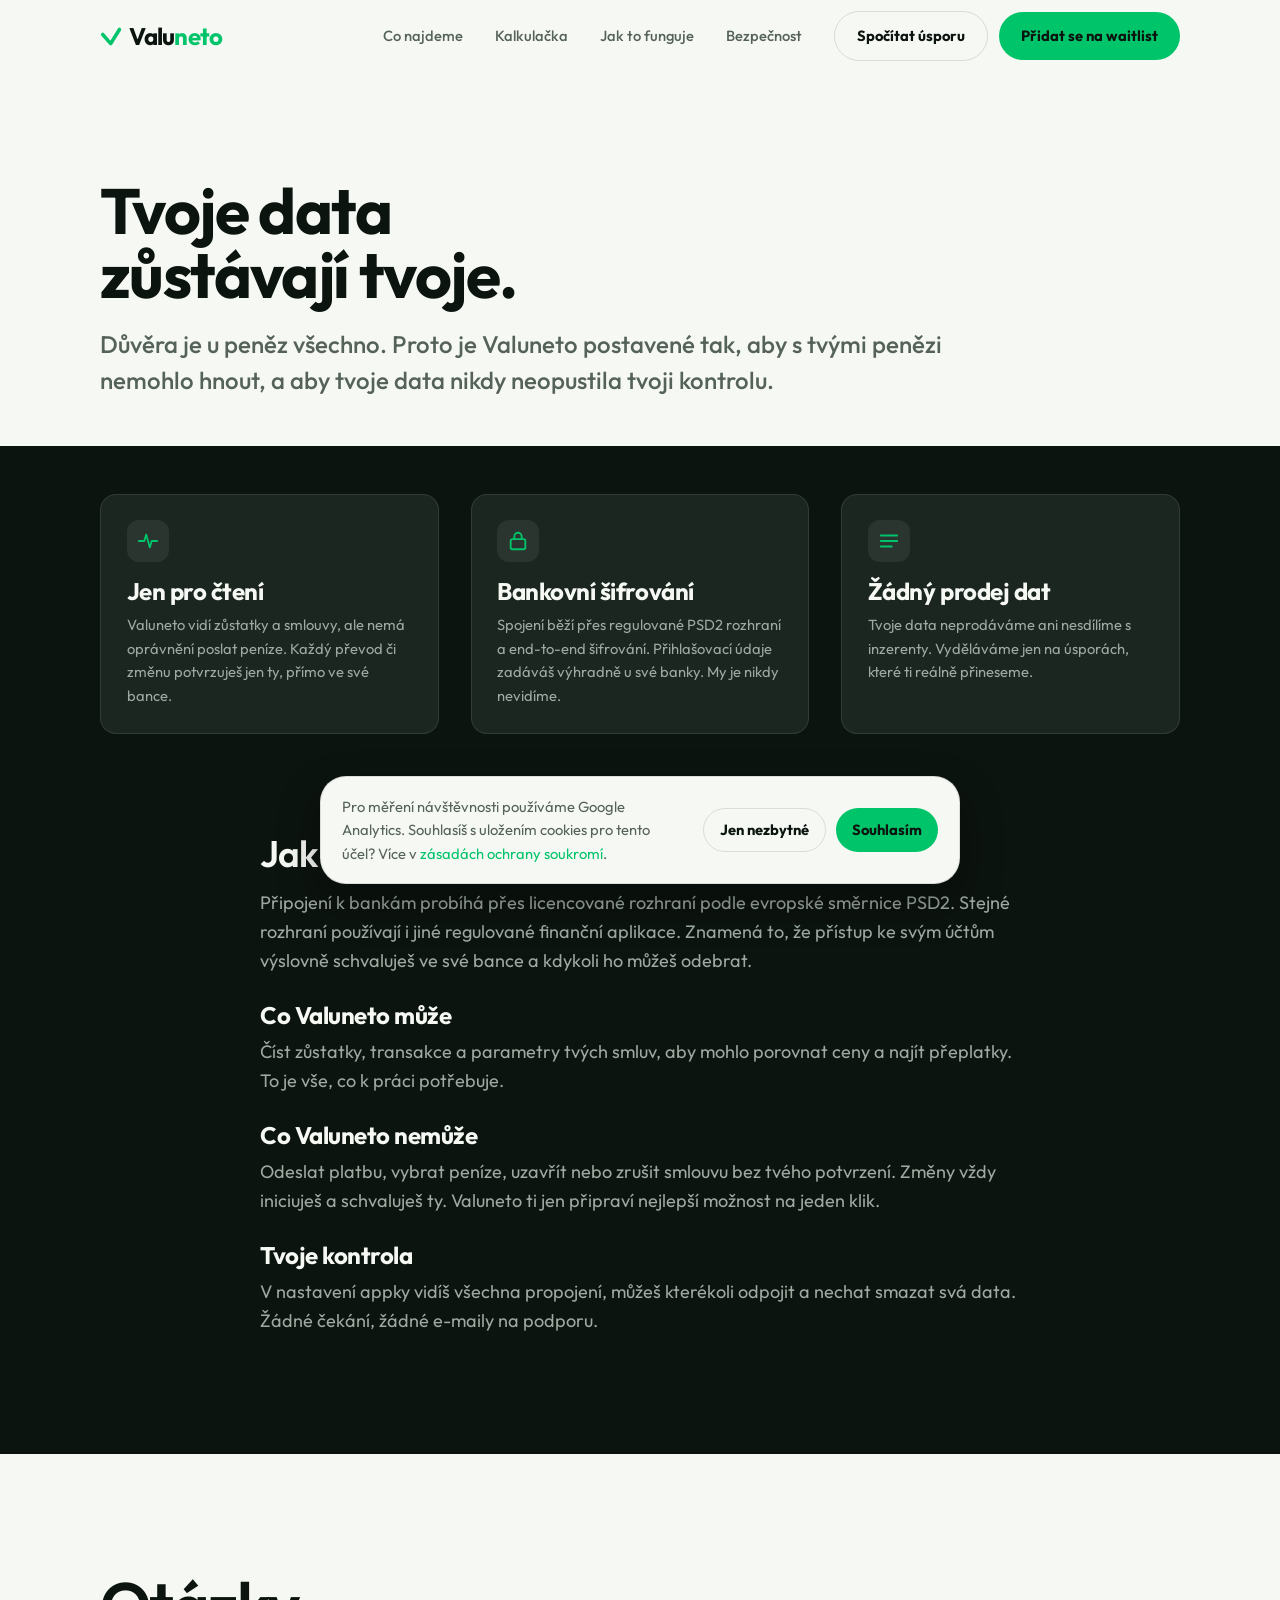
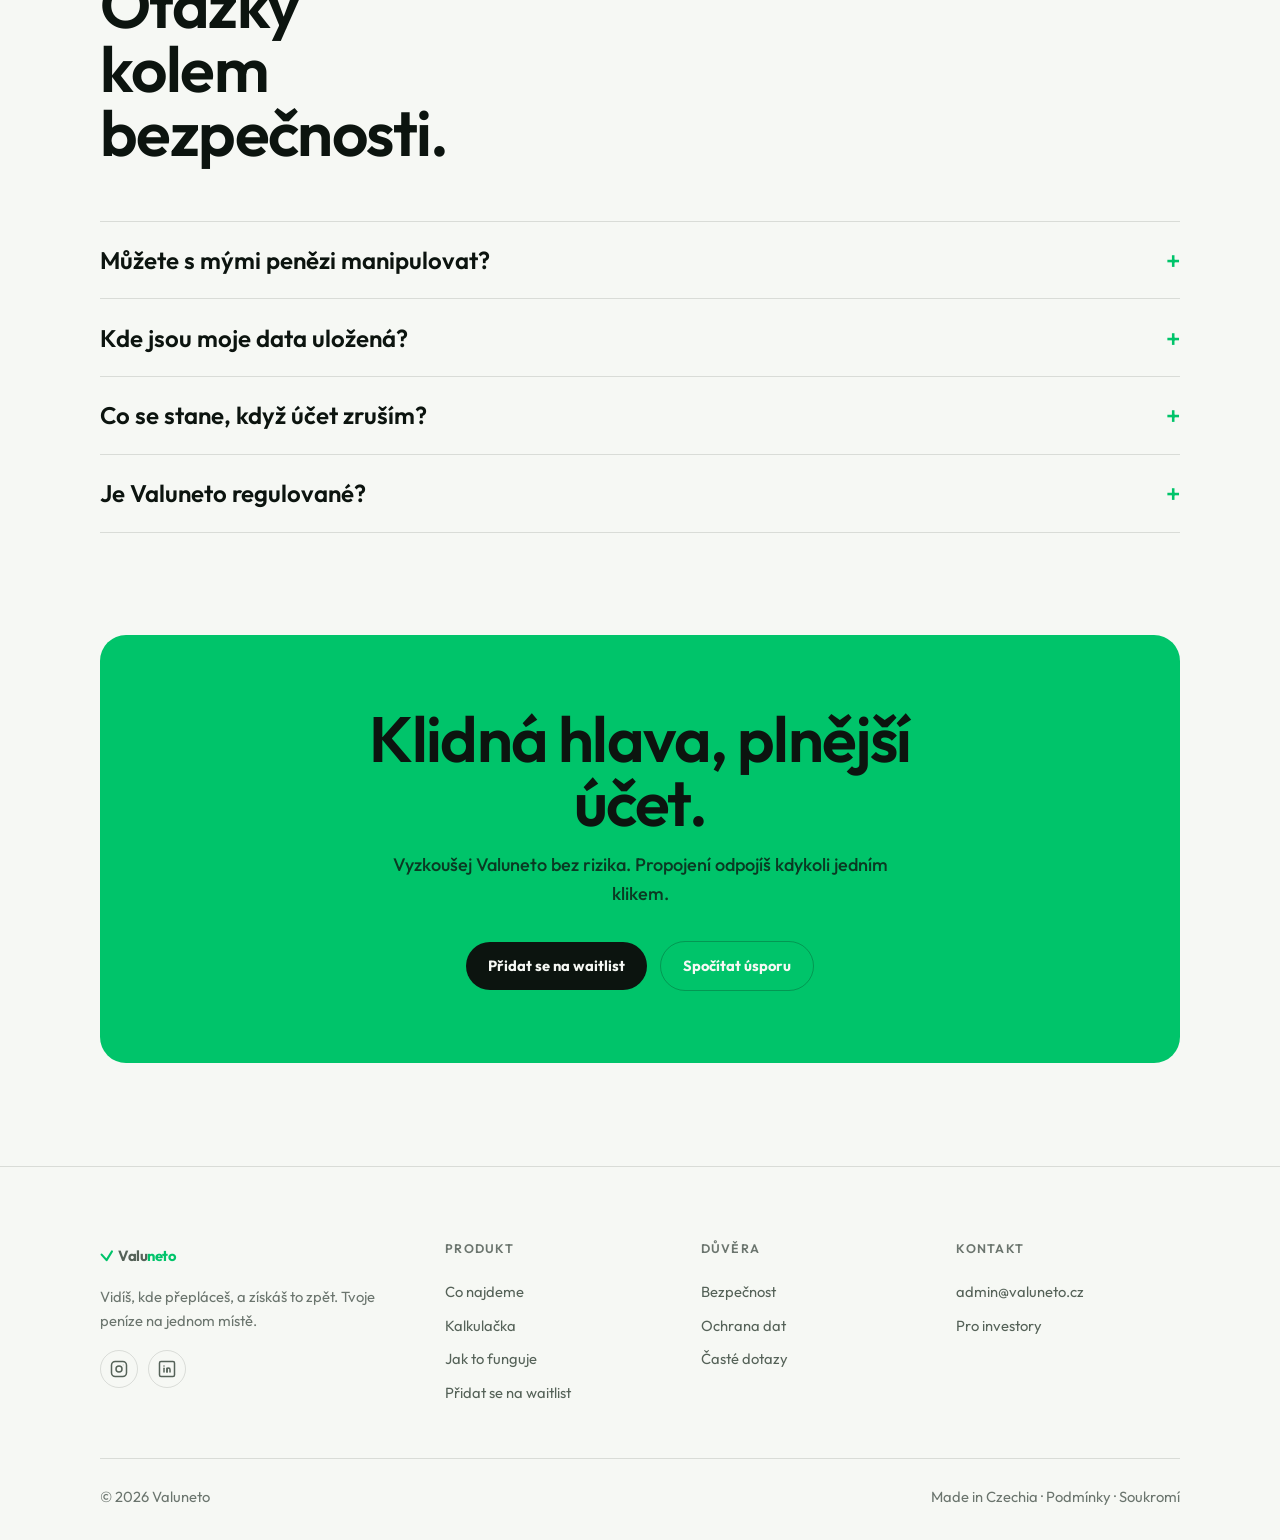
==== commit 54df7976: "Add files via upload" ====
--- a/bezpecnost.html
+++ b/bezpecnost.html
@@ -24,6 +24,15 @@
 <link rel="preconnect" href="https://fonts.gstatic.com" crossorigin>
 <link href="https://fonts.googleapis.com/css2?family=Outfit:wght@400;500;600;700;800;900&family=Geist+Mono:wght@400;500;700&display=swap" rel="stylesheet">
 <link rel="stylesheet" href="assets/css/styles.css?v=2">
+<!-- Google Analytics 4 (Consent Mode v2 - výchozí odmítnuto, dokud uživatel nesouhlasí v cookie liště) -->
+<script>
+window.dataLayer = window.dataLayer || [];
+function gtag(){dataLayer.push(arguments);}
+gtag('consent','default',{'ad_storage':'denied','ad_user_data':'denied','ad_personalization':'denied','analytics_storage':'denied'});
+gtag('js', new Date());
+gtag('config','G-EQP066N6QY',{'anonymize_ip':true});
+</script>
+<script async src="https://www.googletagmanager.com/gtag/js?id=G-EQP066N6QY"></script>
 </head>
 <body>
 <a class="skip-link" href="#main">Přeskočit na obsah</a>
@@ -118,10 +127,14 @@
       <div class="footer-brand">
         <a href="index.html" class="brand" aria-label="Valuneto, domů"><svg class="brand-mark" viewBox="22 30 176 160" width="18" height="16" aria-hidden="true" focusable="false" style="display:inline-block;height:0.82em;width:auto;vertical-align:-0.09em;margin-right:0.3em;flex:none"><polyline points="41.8,90.9 107.3,164.6 178.2,50.0" fill="none" stroke="#00C46A" stroke-width="28.6" stroke-linecap="round" stroke-linejoin="round"/></svg><span class="brand-wm">Valu<span class="neto">neto</span></span></a>
         <p>Vidíš, kde přepláceš, a získáš to zpět. Tvoje peníze na jednom místě.</p>
+        <div class="footer-social">
+          <a href="https://www.instagram.com/valunetoapp/" target="_blank" rel="noopener" aria-label="Valuneto na Instagramu"><svg viewBox="0 0 24 24" fill="none" stroke="currentColor" stroke-width="2" stroke-linecap="round" stroke-linejoin="round" aria-hidden="true"><rect x="2" y="2" width="20" height="20" rx="5"/><circle cx="12" cy="12" r="4"/><circle cx="17.5" cy="6.5" r="0.5" fill="currentColor" stroke="none"/></svg></a>
+          <a href="https://www.linkedin.com/company/valuneto/" target="_blank" rel="noopener" aria-label="Valuneto na LinkedIn"><svg viewBox="0 0 24 24" fill="none" stroke="currentColor" stroke-width="2" stroke-linecap="round" stroke-linejoin="round" aria-hidden="true"><rect x="2" y="2" width="20" height="20" rx="2"/><line x1="8" y1="11" x2="8" y2="16"/><line x1="8" y1="8" x2="8" y2="8.01"/><path d="M12 16v-3.5a2 2 0 0 1 4 0V16"/><line x1="12" y1="16" x2="12" y2="11"/></svg></a>
+        </div>
       </div>
       <div><h4>Produkt</h4><a href="index.html#co-najdeme">Co najdeme</a><a href="index.html#kalkulacka">Kalkulačka</a><a href="jak-to-funguje.html">Jak to funguje</a><a href="index.html#stahnout">Přidat se na waitlist</a></div>
       <div><h4>Důvěra</h4><a href="bezpecnost.html">Bezpečnost</a><a href="bezpecnost.html#data">Ochrana dat</a><a href="index.html#faq">Časté dotazy</a></div>
-      <div><h4>Kontakt</h4><a href="mailto:admin@valuneto.cz">admin@valuneto.cz</a></div>
+      <div><h4>Kontakt</h4><a href="mailto:admin@valuneto.cz">admin@valuneto.cz</a><a href="investors.html">Pro investory</a></div>
     </div>
     <div class="footer-bottom">
       <span>© <span id="year">2026</span> Valuneto</span>
@@ -130,6 +143,6 @@
   </div>
 </footer>
 
-<script src="assets/js/main.js?v=6" defer></script>
+<script src="assets/js/main.js?v=7" defer></script>
 </body>
 </html>
--- a/assets/css/styles.css
+++ b/assets/css/styles.css
@@ -620,3 +620,28 @@
 .faq-q summary::after { content: "+"; flex: none; color: var(--net); font-weight: 700; font-size: 1.35em; line-height: 1; }
 .faq-q[open] summary::after { content: "–"; }
 .faq-q p { color: var(--slate-2); margin-top: .75rem; line-height: 1.6; }
+
+/* ---------- footer social ikony ---------- */
+.footer-social { display: flex; gap: 0.6rem; margin-top: 1.1rem; }
+.footer-social a {
+  display: inline-flex; align-items: center; justify-content: center;
+  width: 38px; height: 38px; border-radius: var(--radius-pill);
+  border: 1px solid var(--ink-line); color: var(--slate-2);
+  padding: 0; transition: color 0.18s var(--ease), border-color 0.18s var(--ease), transform 0.18s var(--ease);
+}
+.footer-social a:hover { color: var(--net); border-color: var(--net); transform: translateY(-2px); }
+.footer-social svg { width: 18px; height: 18px; }
+
+/* ---------- cookie lišta (souhlas s GA4) ---------- */
+.cookie-bar {
+  position: fixed; left: 1rem; right: 1rem; bottom: 1rem; z-index: 90;
+  max-width: 640px; margin: 0 auto;
+  background: var(--ink); color: var(--paper); border: 1px solid var(--ink-line);
+  border-radius: var(--radius-lg); padding: 1.1rem 1.3rem;
+  display: flex; flex-wrap: wrap; gap: 0.75rem 1.5rem; align-items: center; justify-content: space-between;
+  box-shadow: 0 18px 40px rgba(0,0,0,0.35);
+}
+.cookie-bar p { margin: 0; flex: 1 1 220px; font-size: var(--step--1); color: var(--slate-2); }
+.cookie-bar p a { display: inline; color: var(--net); }
+.cookie-actions { display: flex; gap: 0.6rem; flex: none; }
+.cookie-bar .btn { padding: 0.6em 1.1em; font-size: var(--step--1); }
